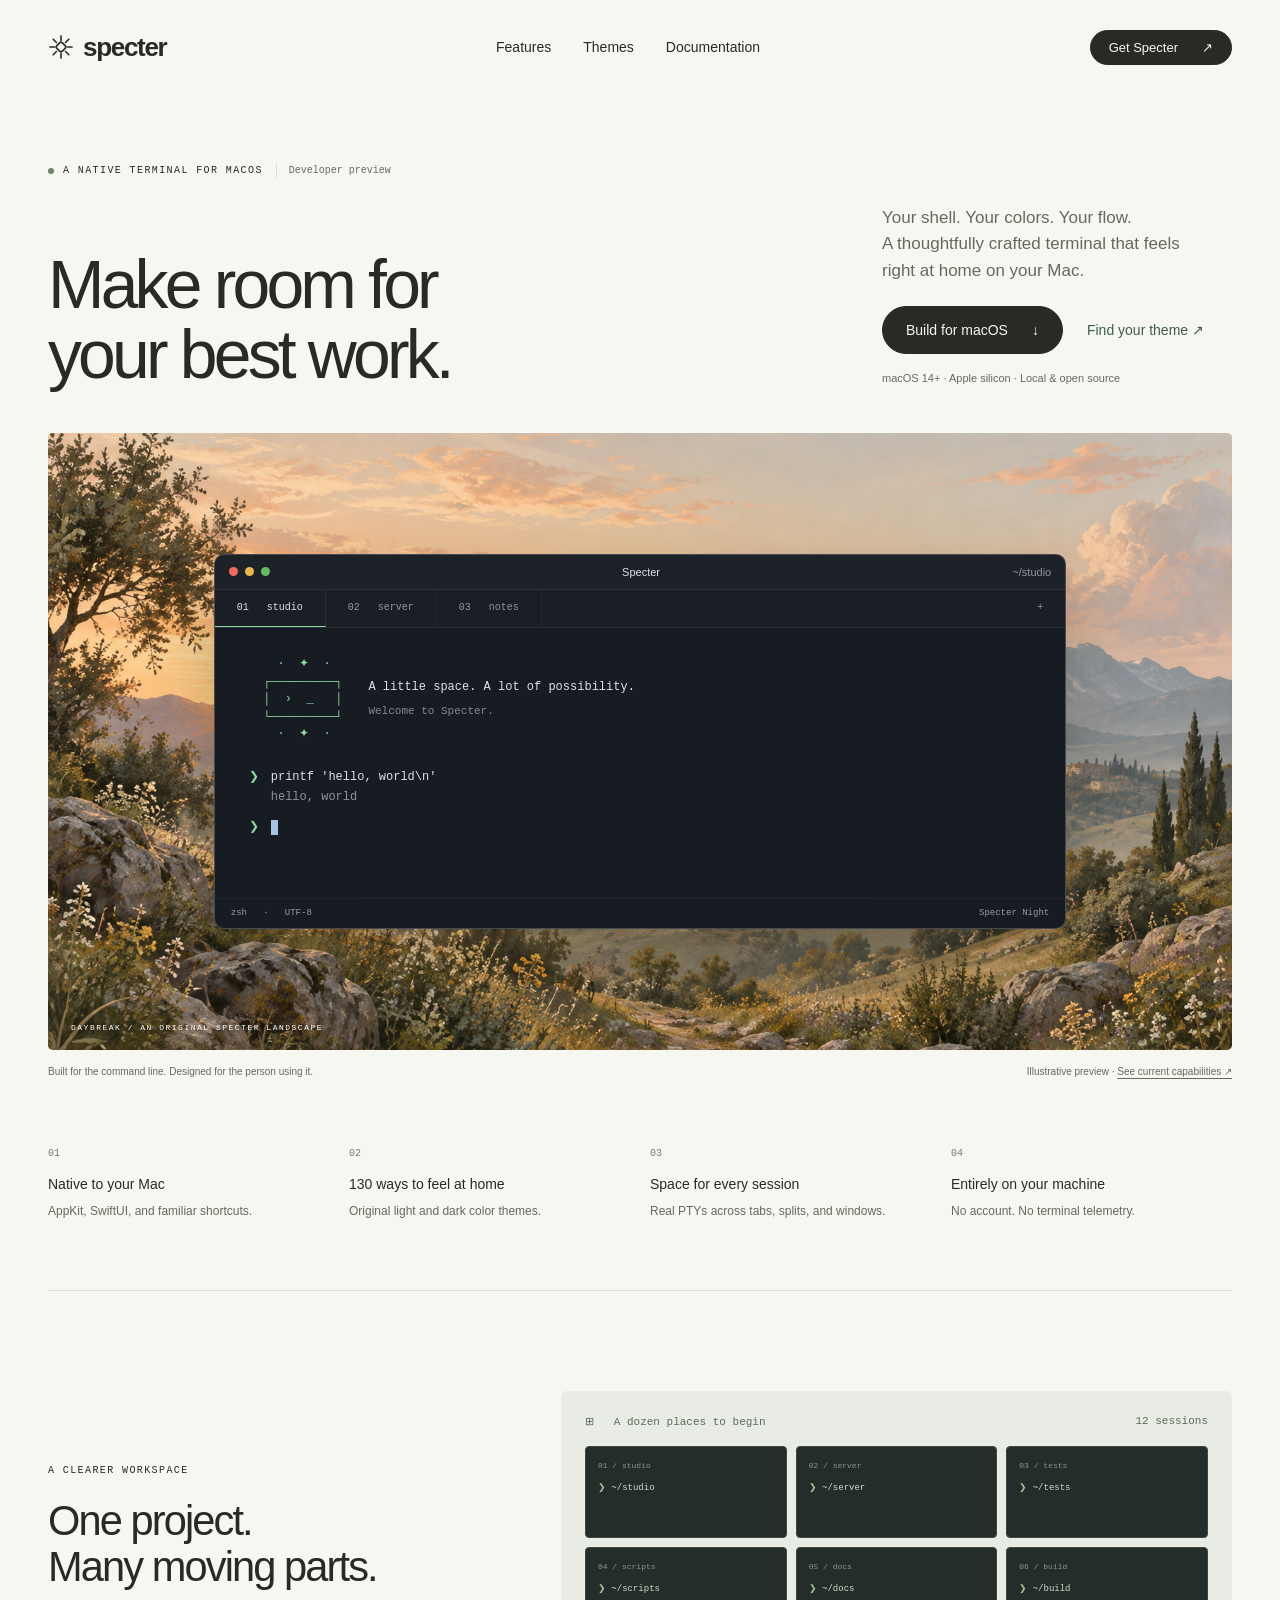
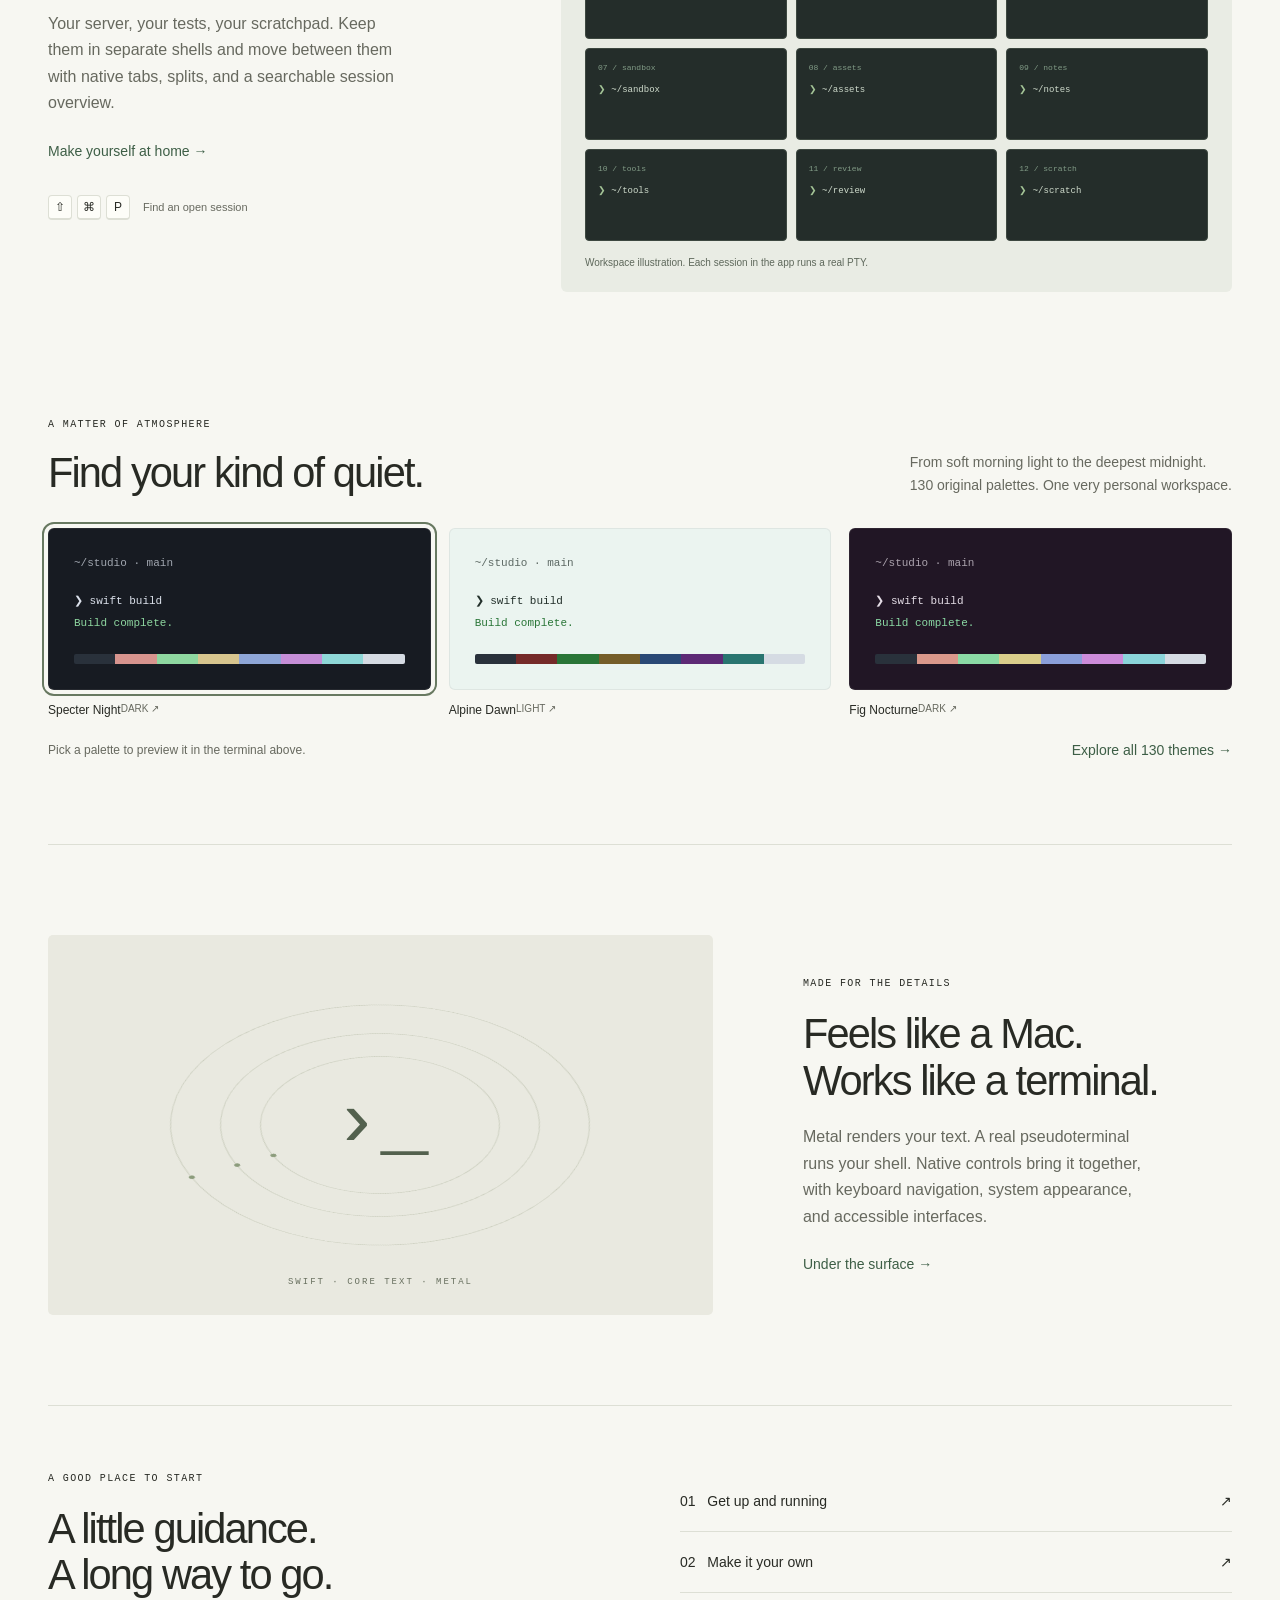
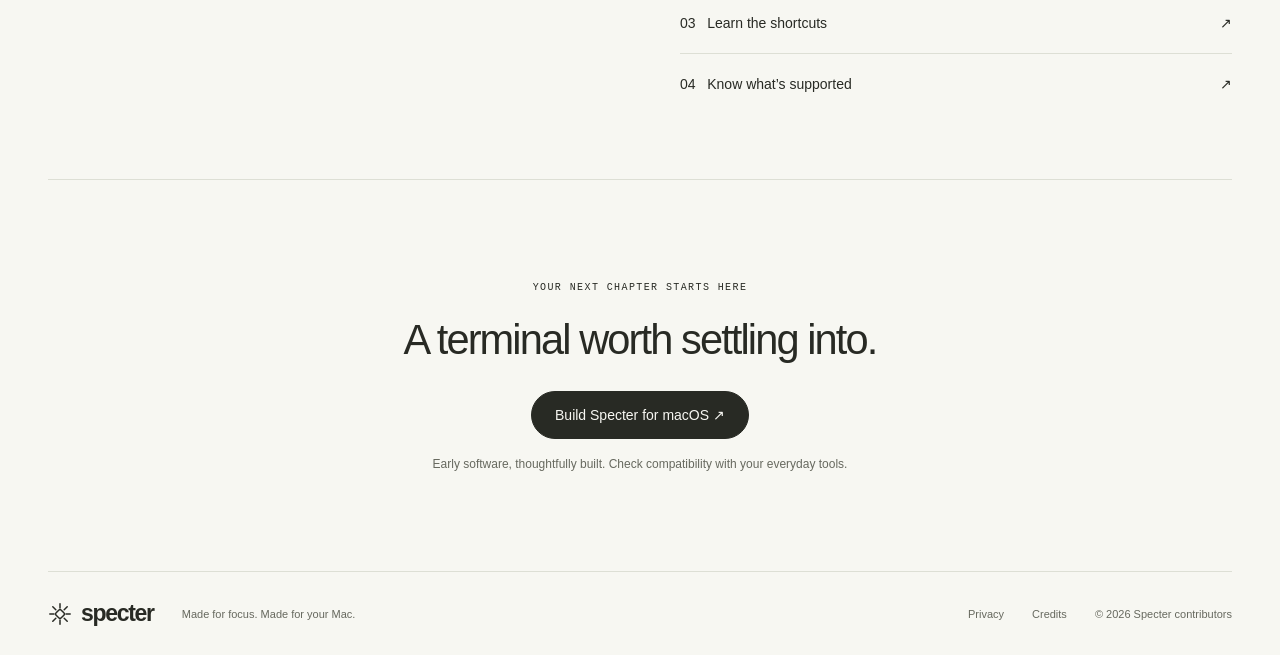
==== website/index.html @ 5e9a475e "feat: add theme gallery, session overview and Specter website" ====
<!doctype html>
<html lang="en"><head><meta charset="utf-8"><meta name="viewport" content="width=device-width, initial-scale=1"><meta name="description" content="Specter is a native macOS terminal with Metal rendering, real shells, and 130 original themes. Explore the local preview and build guide."><meta name="theme-color" content="#f7f7f2"><title>Specter — Make room for your best work.</title><link rel="icon" href="assets/mark.svg" type="image/svg+xml"><link rel="stylesheet" href="styles.css"><script type="module" src="site.js"></script></head>
<body><a class="skip" href="#main">Skip to content</a>
<header class="nav wrap"><a class="brand" href="index.html"><img src="assets/mark.svg" alt="" width="26" height="26">specter</a><nav aria-label="Main"><a href="#features">Features</a><a href="themes.html">Themes</a><a href="docs.html">Documentation</a></nav><a class="button small" href="docs.html?guide=install">Get Specter <span aria-hidden="true">↗</span></a></header>
<main id="main"><section class="hero wrap"><div class="eyebrow"><span class="status-dot"></span> A NATIVE TERMINAL FOR MACOS <span class="preview-label">Developer preview</span></div><div class="hero-heading"><h1>Make room for<br>your best work.</h1><div class="hero-aside"><p>Your shell. Your colors. Your flow.<br> A thoughtfully crafted terminal that feels<br> right at home on your Mac.</p><div class="actions"><a class="button" href="docs.html?guide=install">Build for macOS <span aria-hidden="true">↓</span></a><a class="text-link" href="themes.html">Find your theme ↗</a></div><small>macOS 14+ · Apple silicon · Local &amp; open source</small></div></div>
<div class="landscape"><img class="landscape-image" src="assets/daybreak.png" alt="Original illustration of a misty mountain valley at sunrise, with wildflowers and olive hills" fetchpriority="high" width="1672" height="941"><div class="terminal-window" id="hero-terminal"><div class="window-bar"><div class="traffic" aria-hidden="true"><i></i><i></i><i></i></div><span>Specter</span><span class="window-label">~/studio</span></div><div class="terminal-tabs"><span class="active">01 &nbsp; studio</span><span>02 &nbsp; server</span><span>03 &nbsp; notes</span><span class="tab-plus" aria-hidden="true">+</span></div><div class="terminal-body"><div class="terminal-art" aria-hidden="true">    ·  ✦  ·
  ┌─────────┐
  │  ›  _   │
  └─────────┘
    ·  ✦  ·</div><div class="terminal-welcome"><strong>A little space. A lot of possibility.</strong><span>Welcome to Specter.</span></div><div class="command"><b>❯</b> printf 'hello, world\n'</div><div class="output">hello, world</div><div class="command"><b>❯</b> <span class="cursor" aria-hidden="true"></span></div></div><div class="terminal-status"><span>zsh &nbsp; · &nbsp; UTF-8</span><span id="hero-theme-name">Specter Night</span></div></div><div class="art-caption">DAYBREAK / AN ORIGINAL SPECTER LANDSCAPE</div></div><div class="hero-foot"><span>Built for the command line. Designed for the person using it.</span><span>Illustrative preview · <a href="docs.html?guide=compatibility">See current capabilities ↗</a></span></div></section>
<section class="facts wrap" aria-label="At a glance"><div><span>01</span><strong>Native to your Mac</strong><p>AppKit, SwiftUI, and familiar shortcuts.</p></div><div><span>02</span><strong>130 ways to feel at home</strong><p>Original light and dark color themes.</p></div><div><span>03</span><strong>Space for every session</strong><p>Real PTYs across tabs, splits, and windows.</p></div><div><span>04</span><strong>Entirely on your machine</strong><p>No account. No terminal telemetry.</p></div></section>
<section class="feature wrap reveal" id="features"><div class="feature-copy"><span class="eyebrow">A CLEARER WORKSPACE</span><h2>One project.<br>Many moving parts.</h2><p>Your server, your tests, your scratchpad. Keep them in separate shells and move between them with native tabs, splits, and a searchable session overview.</p><a class="text-link" href="docs.html?guide=sessions">Make yourself at home →</a><div class="shortcut"><kbd>⇧</kbd><kbd>⌘</kbd><kbd>P</kbd><span>Find an open session</span></div></div><div class="workspace-illustration"><div class="mini-toolbar"><span>⊞ &nbsp; A dozen places to begin</span><span>12 sessions</span></div><div class="session-grid" id="session-grid" aria-label="Illustration of twelve terminal sessions"></div><p class="illustration-caption">Workspace illustration. Each session in the app runs a real PTY.</p></div></section>
<section class="theme-section wrap reveal"><div class="section-heading"><div><span class="eyebrow">A MATTER OF ATMOSPHERE</span><h2>Find your kind of quiet.</h2></div><p>From soft morning light to the deepest midnight.<br>130 original palettes. One very personal workspace.</p></div><div class="featured-themes" id="featured-themes"></div><div class="section-bottom"><span>Pick a palette to preview it in the terminal above.</span><a class="text-link" href="themes.html">Explore all 130 themes →</a></div></section>
<section class="craft wrap reveal"><div class="craft-art" aria-hidden="true"><div class="orbit orbit-one"></div><div class="orbit orbit-two"></div><div class="orbit orbit-three"></div><div class="craft-symbol">›_</div><span>SWIFT · CORE TEXT · METAL</span></div><div class="feature-copy"><span class="eyebrow">MADE FOR THE DETAILS</span><h2>Feels like a Mac.<br>Works like a terminal.</h2><p>Metal renders your text. A real pseudoterminal runs your shell. Native controls bring it together, with keyboard navigation, system appearance, and accessible interfaces.</p><a class="text-link" href="docs.html?guide=architecture">Under the surface →</a></div></section>
<section class="docs-callout wrap reveal"><div><span class="eyebrow">A GOOD PLACE TO START</span><h2>A little guidance.<br>A long way to go.</h2></div><div class="doc-links"><a href="docs.html?guide=install"><span>01 &nbsp; Get up and running</span><span>↗</span></a><a href="docs.html?guide=themes"><span>02 &nbsp; Make it your own</span><span>↗</span></a><a href="docs.html?guide=shortcuts"><span>03 &nbsp; Learn the shortcuts</span><span>↗</span></a><a href="docs.html?guide=compatibility"><span>04 &nbsp; Know what’s supported</span><span>↗</span></a></div></section>
<section class="closing wrap"><span class="eyebrow">YOUR NEXT CHAPTER STARTS HERE</span><h2>A terminal worth settling into.</h2><a class="button" href="docs.html?guide=install">Build Specter for macOS ↗</a><p>Early software, thoughtfully built. Check compatibility with your everyday tools.</p></section></main>
<footer class="wrap footer"><a class="brand" href="index.html"><img src="assets/mark.svg" alt="" width="24" height="24">specter</a><span>Made for focus. Made for your Mac.</span><a href="docs.html?guide=privacy">Privacy</a><a href="docs.html?guide=credits">Credits</a><span>© 2026 Specter contributors</span></footer></body></html>
---- website/styles.css ----
:root{--canvas:#f7f7f2;--ink:#282a24;--body:#67695f;--line:#dddfd5;--surface:#eeefe7;--accent:#3d5e46;--terminal-bg:#171b22;--terminal-fg:#dce2ec;--terminal-accent:#8ecb9b;--terminal-cursor:#a9c7fa;font-family:-apple-system,BlinkMacSystemFont,"Helvetica Neue",sans-serif;color:var(--ink);background:var(--canvas);font-synthesis:none}*{box-sizing:border-box}body{margin:0}a{color:inherit;text-decoration:none}a:hover{color:var(--accent)}button,input,select{font:inherit}button,a,input,select{touch-action:manipulation}button{cursor:pointer}button:disabled{opacity:.45;cursor:default}a:focus-visible,button:focus-visible,input:focus-visible,select:focus-visible{outline:3px solid #688675;outline-offset:5px}::selection{background:#ceddc9}.wrap{width:min(1300px,calc(100% - 96px));margin-inline:auto}.nav{height:94px;display:flex;align-items:center;justify-content:space-between;gap:24px}.brand{font-size:26px;font-weight:550;letter-spacing:-1.3px;display:inline-flex;align-items:center;gap:9px}.nav nav{display:flex;gap:32px;font-size:14px}.button{display:inline-flex;align-items:center;justify-content:center;gap:24px;padding:15px 23px;border:1px solid var(--ink);border-radius:30px;background:var(--ink);color:var(--canvas);font-size:14px;transition:background .18s,transform .18s}.button:hover{background:var(--accent);border-color:var(--accent);color:white;transform:translateY(-1px)}.button.small{padding:9px 18px;font-size:13px}.button.secondary{background:transparent;color:var(--ink);border-color:var(--line)}.eyebrow{display:flex;align-items:center;gap:9px;font:10px/1.5 ui-monospace,Menlo,monospace;letter-spacing:1.4px}.status-dot{width:6px;height:6px;border-radius:50%;background:#72816a}.preview-label{letter-spacing:0;color:var(--body);border-left:1px solid var(--line);padding-left:12px;margin-left:4px}.hero{padding-top:69px}.hero-heading{display:flex;justify-content:space-between;gap:40px;align-items:end;margin:27px 0 42px}h1,h2,h3,p{margin:0}h1{font-size:clamp(46px,5.3vw,78px);font-weight:400;letter-spacing:-3.8px;line-height:1.04}h2{font-size:clamp(32px,3.25vw,46px);font-weight:400;letter-spacing:-1.9px;line-height:1.12}h3{font-size:20px;font-weight:500}.hero-aside{padding-bottom:5px;padding-right:28px}.hero-aside p{font-size:17px;line-height:1.55;color:var(--body)}.actions{display:flex;gap:24px;align-items:center;margin:22px 0 14px}.text-link{font-size:14px;color:var(--accent)}small{font-size:11px;color:var(--body)}.landscape{aspect-ratio:1.92;position:relative;overflow:hidden;border-radius:5px;display:grid;place-items:center;background:#c3bda6}.landscape-image{position:absolute;inset:0;width:100%;height:100%;object-fit:cover}.terminal-window{position:relative;width:72%;border-radius:10px;overflow:hidden;background:var(--terminal-bg);color:var(--terminal-fg);box-shadow:0 28px 70px #20201545;border:1px solid #ffffff35;font:12px/1.65 ui-monospace,SFMono-Regular,Menlo,monospace;transition:background .25s,color .25s;animation:arrive .75s ease-out both}.window-bar{display:flex;align-items:center;justify-content:space-between;background:#ffffff07;border-bottom:1px solid #ffffff12;padding:10px 14px;font:11px/1.3 -apple-system,BlinkMacSystemFont,sans-serif}.traffic{display:flex;gap:7px}.traffic i{height:9px;width:9px;border-radius:50%;background:#ed6b62}.traffic i:nth-child(2){background:#e9b750}.traffic i:nth-child(3){background:#63bb63}.window-label{opacity:.6}.terminal-tabs{display:flex;border-bottom:1px solid #ffffff13;font-size:10px;background:#ffffff04}.terminal-tabs span{padding:10px 22px;border-right:1px solid #ffffff10;opacity:.6}.terminal-tabs .active{opacity:1;border-bottom:1px solid var(--terminal-accent)}.terminal-tabs .tab-plus{margin-left:auto;border:0}.terminal-body{padding:28px 34px 24px;min-height:270px}.terminal-art{float:left;white-space:pre;line-height:1.45;color:var(--terminal-accent);margin-right:26px}.terminal-welcome{display:flex;flex-direction:column;padding-top:22px;padding-bottom:38px;gap:4px}.terminal-welcome strong{font-weight:400}.terminal-welcome span{opacity:.55;font-size:11px}.command{clear:both;display:flex;align-items:center;gap:12px;margin-top:10px}.command b{color:var(--terminal-accent);font-weight:400}.output{opacity:.6;padding-left:22px}.cursor{display:inline-block;width:7px;height:15px;background:var(--terminal-cursor);animation:blink 1.4s step-end infinite}.terminal-status{display:flex;justify-content:space-between;padding:7px 16px;font-size:9px;border-top:1px solid #ffffff12;opacity:.65}.art-caption{position:absolute;bottom:17px;left:23px;color:#fff;font:8px/1.4 ui-monospace,monospace;letter-spacing:1.5px;text-shadow:0 1px 4px #0008}.hero-foot{display:flex;justify-content:space-between;gap:24px;font-size:10px;color:var(--body);padding:16px 0}.hero-foot a{text-decoration:underline;text-underline-offset:3px}.facts{display:grid;grid-template-columns:repeat(4,1fr);padding:55px 0 70px;border-bottom:1px solid var(--line);gap:20px}.facts div{display:flex;flex-direction:column;gap:10px}.facts span{font:10px ui-monospace,monospace;color:#777c6e;margin-bottom:7px}.facts strong{font-size:14px;font-weight:500}.facts p{font-size:12px;color:var(--body);line-height:1.5}.feature{display:grid;grid-template-columns:1fr 1.55fr;gap:80px;padding-block:100px;align-items:center}.feature-copy h2{margin:20px 0}.feature-copy p{font-size:16px;line-height:1.65;color:var(--body);max-width:360px;margin-bottom:25px}.shortcut{display:flex;gap:5px;align-items:center;margin-top:35px}kbd{display:inline-flex;justify-content:center;align-items:center;min-width:24px;height:25px;border:1px solid var(--line);border-bottom-width:2px;border-radius:4px;font:12px -apple-system,sans-serif;background:#fdfdf8}.shortcut span{font-size:11px;color:var(--body);margin-left:8px}.workspace-illustration{padding:24px;background:#e9ece4;border-radius:6px}.mini-toolbar{display:flex;justify-content:space-between;font:11px ui-monospace,monospace;margin-bottom:18px;color:#5e685b}.session-grid{display:grid;grid-template-columns:repeat(3,1fr);gap:9px}.session-tile{background:#242d2a;border:1px solid #3d4840;border-radius:4px;min-height:92px;color:#cfdbcc;padding:12px;font:9px/1.7 ui-monospace,monospace}.session-tile span{display:block;color:#829c87;font-size:8px;margin-bottom:9px}.session-tile b{color:#a4c497;font-weight:400}.illustration-caption{font-size:10px;color:#5e685b;margin-top:16px}.theme-section{padding-block:25px 86px;border-bottom:1px solid var(--line)}.section-heading{display:flex;align-items:end;justify-content:space-between;gap:30px;margin-bottom:32px}.section-heading h2{margin-top:18px}.section-heading p{font-size:14px;line-height:1.6;color:var(--body)}.featured-themes{display:grid;grid-template-columns:repeat(3,1fr);gap:18px}.theme-card{display:flex;flex-direction:column;gap:13px;padding:0;border:0;text-align:left;color:var(--ink);background:none}.theme-preview{display:block;width:100%;padding:25px;border:1px solid #8882;border-radius:6px;background:var(--bg);color:var(--fg);font:11px/1.8 ui-monospace,Menlo,monospace;transition:transform .2s,box-shadow .2s}.theme-card:hover .theme-preview{transform:translateY(-3px);box-shadow:0 8px 16px #0000000c}.theme-card[aria-pressed=true] .theme-preview{outline:2px solid #687961;outline-offset:4px}.theme-preview .theme-prompt{display:block;margin:18px 0 2px}.palette{display:flex;height:10px;margin-top:20px;border-radius:2px;overflow:hidden}.palette i{flex:1}.theme-caption{display:flex;justify-content:space-between;font-size:12px}.theme-caption small{font-size:10px}.section-bottom{display:flex;justify-content:space-between;gap:25px;align-items:center;margin-top:25px;font-size:12px;color:var(--body)}.craft{display:grid;grid-template-columns:1.55fr 1fr;gap:90px;padding-block:90px;align-items:center}.craft-art{background:#e9e9e0;position:relative;display:grid;place-items:center;min-height:380px;border-radius:5px;overflow:hidden}.craft-symbol{font:80px ui-monospace,Menlo,monospace;color:#53614e;z-index:1}.craft-art>span{position:absolute;bottom:28px;letter-spacing:2px;font:9px ui-monospace,monospace;color:#68705f}.orbit{position:absolute;width:240px;height:240px;border:1px solid #7b886744;border-radius:50%;transform:rotateX(55deg) rotateZ(-25deg);animation:orbit 20s linear infinite}.orbit::after{content:"";position:absolute;top:50%;left:-3px;width:6px;height:6px;border-radius:50%;background:#8c9c7c}.orbit-two{width:320px;height:320px;animation-direction:reverse}.orbit-three{width:420px;height:420px;animation-duration:28s}.docs-callout{border-block:1px solid var(--line);padding-block:65px;display:grid;grid-template-columns:1fr 1fr;gap:80px}.docs-callout h2{margin-top:20px}.doc-links a{display:flex;justify-content:space-between;padding:22px 0;border-bottom:1px solid var(--line);font-size:14px}.doc-links a:last-child{border:0}.closing{text-align:center;padding-block:100px}.closing .eyebrow{justify-content:center}.closing h2{margin:22px 0 28px}.closing p{font-size:12px;color:var(--body);margin-top:18px}.footer{display:flex;align-items:center;gap:28px;padding-block:28px;border-top:1px solid var(--line);font-size:11px;color:var(--body)}.footer .brand{font-size:23px;color:var(--ink)}.footer>span:first-of-type{margin-right:auto}.skip{position:fixed;top:-60px;left:16px;z-index:20;background:var(--ink);color:white;padding:12px}.skip:focus{top:12px}.page-intro{padding:55px 0 35px}.page-intro h1{font-size:58px;letter-spacing:-2.5px;margin:20px 0}.page-intro p{color:var(--body);font-size:16px;line-height:1.6;max-width:680px}.filters{display:flex;gap:14px;padding:22px 0;border-block:1px solid var(--line);align-items:center;flex-wrap:wrap}.filters input,.filters select{padding:11px 14px;border:1px solid var(--line);border-radius:6px;background:#fff8;color:var(--ink)}.filters input{min-width:250px;flex:1}.filter-label{font-size:12px;color:var(--body)}.catalog{display:grid;grid-template-columns:repeat(3,1fr);gap:30px 20px;padding-block:32px}.pagination{display:flex;justify-content:center;gap:25px;align-items:center;padding:20px 0 50px;font-size:13px}.theme-detail{display:grid;grid-template-columns:1fr 1fr;gap:32px;background:var(--surface);border-radius:8px;padding:26px;margin-bottom:28px}.theme-detail h2{font-size:30px;margin-bottom:10px}.theme-detail p{font-size:13px;line-height:1.6;color:var(--body);margin-bottom:15px}.theme-detail .theme-preview{height:100%}.empty{padding:40px;text-align:center;color:var(--body)}.doc-layout{display:grid;grid-template-columns:225px minmax(0,1fr);gap:65px;margin-top:30px;margin-bottom:100px}.doc-sidebar{align-self:start;position:sticky;top:24px}.doc-sidebar input{width:100%;padding:11px;border:1px solid var(--line);border-radius:5px;background:#fff8;margin-bottom:20px}.doc-sidebar nav{display:flex;flex-direction:column;gap:5px}.doc-sidebar a{padding:10px 12px;font-size:13px;border-radius:4px}.doc-sidebar a[aria-current=page]{background:#e3e8dc;color:#354b39}.doc-sidebar .sidebar-label{font:10px ui-monospace,monospace;letter-spacing:1px;color:var(--body);margin:12px 0}.doc-article{max-width:790px;min-height:600px}.doc-article h1{font-size:46px;letter-spacing:-2px;line-height:1.15;margin:10px 0 22px}.doc-article h2{font-size:25px;letter-spacing:-.7px;line-height:1.3;margin:35px 0 14px}.doc-article h3{font-size:18px;margin:26px 0 12px}.doc-article p,.doc-article li{font-size:15px;line-height:1.8;color:#575c51}.doc-article p{margin:14px 0}.doc-article a{color:var(--accent);text-decoration:underline;text-underline-offset:3px}.doc-article ul,.doc-article ol{padding-left:23px}.doc-article li{padding-left:3px;margin:7px 0}.doc-article code{font:12px/1.6 ui-monospace,Menlo,monospace;background:#e9ece2;padding:3px 5px;border-radius:3px;overflow-wrap:anywhere}.doc-article pre{white-space:pre-wrap;overflow-wrap:anywhere;padding:22px;background:#232c25;color:#e2e8dc;border-radius:6px;margin:20px 0}.doc-article pre code{padding:0;color:inherit;background:none}.doc-article table{border-collapse:collapse;width:100%;font-size:13px;margin:20px 0}.doc-article td,.doc-article th{text-align:left;border-bottom:1px solid var(--line);padding:13px 10px;line-height:1.6;vertical-align:top}.doc-note{padding:16px 20px;border-left:3px solid #708060;background:#eaeedf;margin-block:24px;color:#48573c;font-size:14px;line-height:1.6}.doc-search-results{font-size:12px;color:var(--body)}.doc-footer{display:flex;justify-content:space-between;border-top:1px solid var(--line);padding-top:24px;margin-top:45px;font-size:13px}@keyframes blink{0%,65%{opacity:1}66%,100%{opacity:0}}@keyframes arrive{from{opacity:0;transform:translateY(15px)}to{opacity:1;transform:none}}@keyframes orbit{from{transform:rotateX(55deg) rotateZ(0)}to{transform:rotateX(55deg) rotateZ(360deg)}}@media(min-width:900px){.reveal{animation:arrive .7s ease both}}@media(max-width:1000px){.wrap{width:calc(100% - 48px)}.hero-aside{padding-right:0}.hero-aside p{font-size:15px}.hero-heading{gap:25px}h1{letter-spacing:-2.5px}.terminal-window{width:82%}.terminal-body{padding:20px 28px;min-height:235px}.feature,.craft{gap:35px}.hero-foot{font-size:9px}.facts{grid-template-columns:repeat(2,1fr);gap:30px}.doc-layout{gap:30px;grid-template-columns:190px minmax(0,1fr)}.footer{flex-wrap:wrap}}@media(max-width:680px){.wrap{width:calc(100% - 36px)}.nav{height:80px;gap:12px}.nav .brand{font-size:23px}.nav nav{gap:16px;font-size:12px}.nav nav a:first-child{display:none}.nav>.button{display:none}.hero{padding-top:32px}.eyebrow{font-size:8px;letter-spacing:1px}.preview-label{font-size:9px}.hero-heading{display:block;margin:22px 0 28px}h1{font-size:52px;letter-spacing:-2.8px}.hero-aside{margin-top:24px}.hero-aside p br{display:none}.hero-aside p{max-width:310px}.actions{gap:20px;margin:18px 0 12px}.landscape{aspect-ratio:1.05}.terminal-window{width:91%;font-size:9px}.terminal-tabs span{padding:9px 12px;font-size:8px}.terminal-body{padding:17px;min-height:220px}.terminal-art{margin-right:8px;font-size:9px}.terminal-welcome{font-size:8px;padding-top:18px;padding-bottom:32px}.terminal-welcome span{font-size:8px}.window-bar{font-size:9px}.terminal-status{font-size:8px}.art-caption{font-size:6px;bottom:12px;left:16px}.hero-foot{display:block;line-height:1.7}.hero-foot span{display:block}.facts{padding-block:32px 42px;gap:30px 15px}.facts strong{font-size:12px}.facts p{font-size:11px}.feature,.craft{grid-template-columns:1fr;gap:35px;padding-block:50px}.feature-copy p{font-size:15px}.workspace-illustration{padding:16px}.session-tile{min-height:78px;padding:8px;font-size:8px}.mini-toolbar{font-size:9px}.session-tile span{font-size:7px}.section-heading{display:block}.section-heading p{margin-top:20px}.featured-themes{grid-template-columns:1fr}.theme-preview{padding:23px}.section-bottom{align-items:start;line-height:1.7}.theme-section{padding-bottom:45px}.craft-art{min-height:300px}.craft .feature-copy{grid-row:1}.docs-callout{grid-template-columns:1fr;gap:25px;padding-block:45px}.closing{padding-block:65px}.closing h2{font-size:35px}.closing p{line-height:1.6}.footer{gap:20px;font-size:10px}.footer>span:first-of-type{display:none}.footer>span:last-child{width:100%}.page-intro{padding-top:25px}.page-intro h1{font-size:44px}.catalog{grid-template-columns:1fr;gap:26px}.theme-detail{grid-template-columns:1fr}.doc-layout{grid-template-columns:1fr;gap:30px;margin-top:20px}.doc-sidebar{position:static}.doc-sidebar nav{display:grid;grid-template-columns:1fr 1fr}.doc-sidebar a{font-size:12px}.doc-article h1{font-size:36px}.doc-article td,.doc-article th{padding:10px 6px;font-size:11px}.doc-article{overflow-wrap:anywhere}.filters{gap:12px}.filters input{min-width:180px;width:100%}}@media(prefers-reduced-motion:reduce){*,*::before,*::after{animation:none!important;transition:none!important;scroll-behavior:auto!important}}
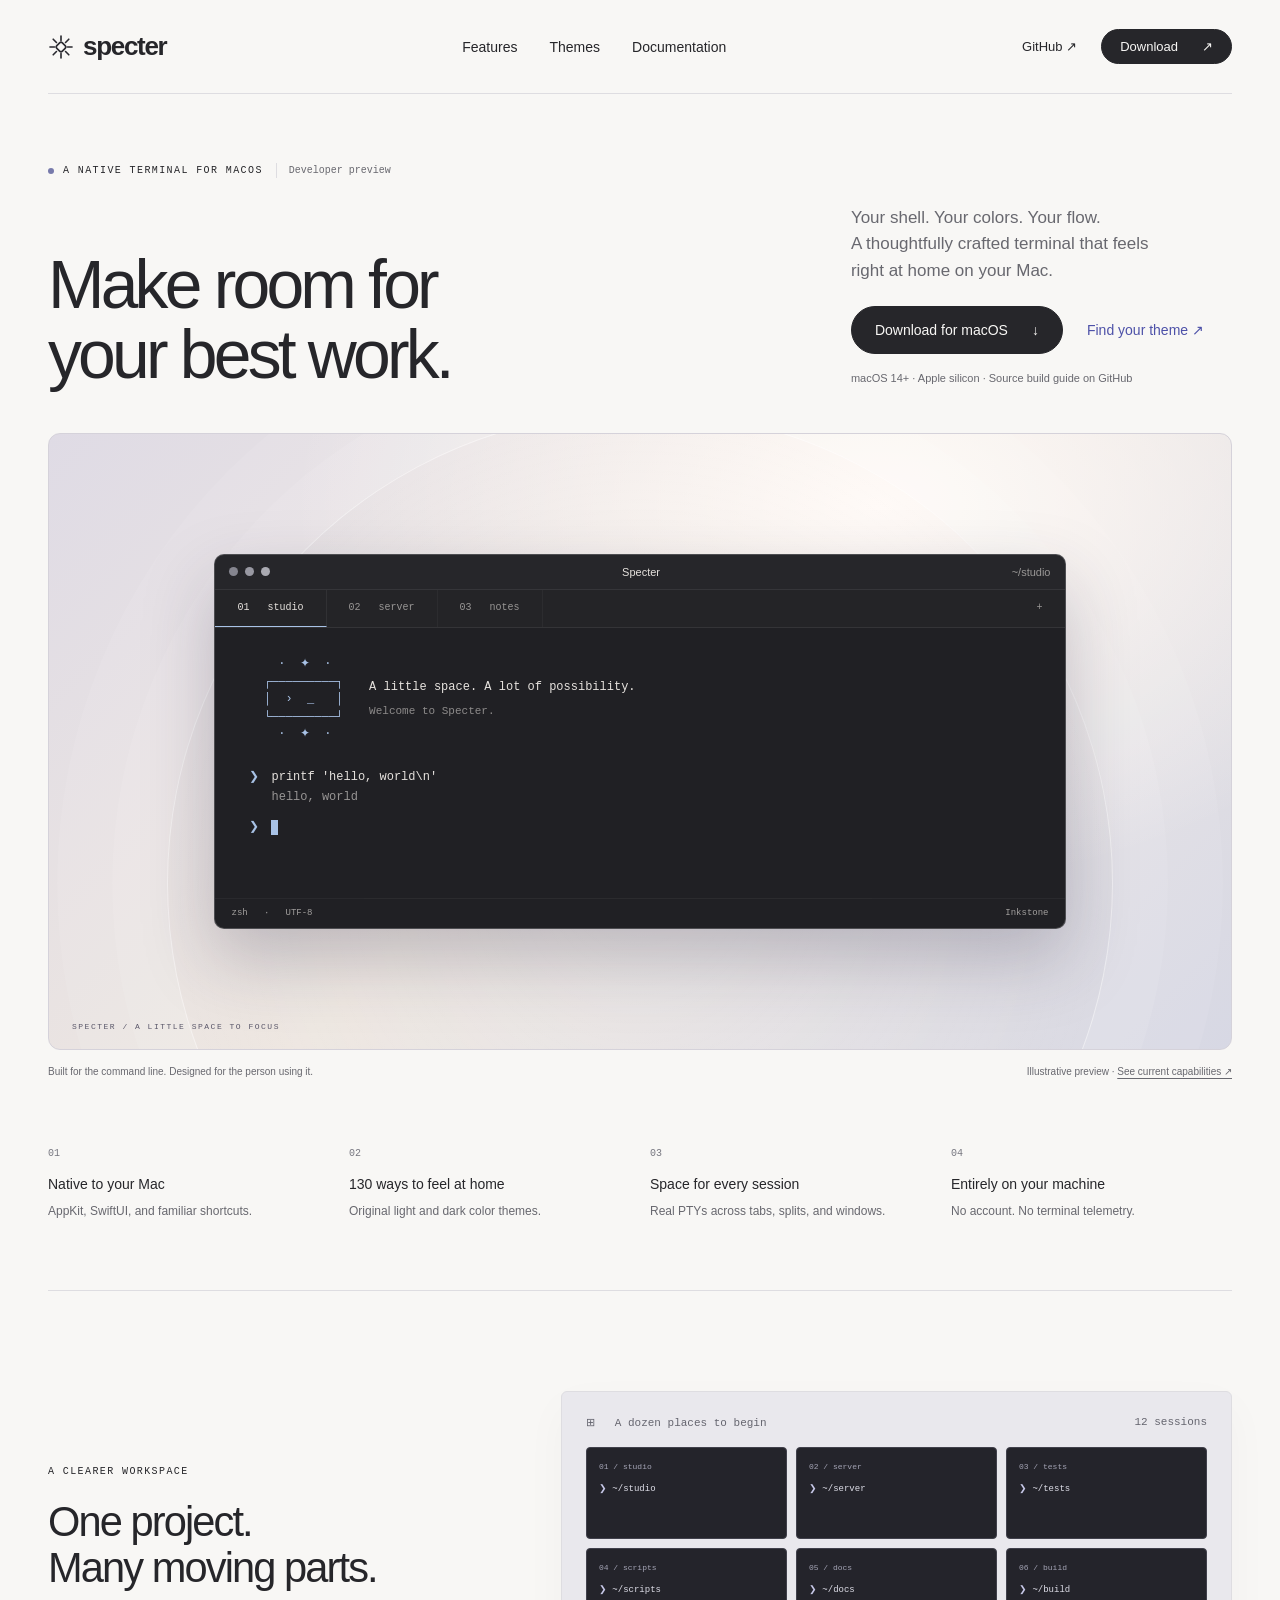
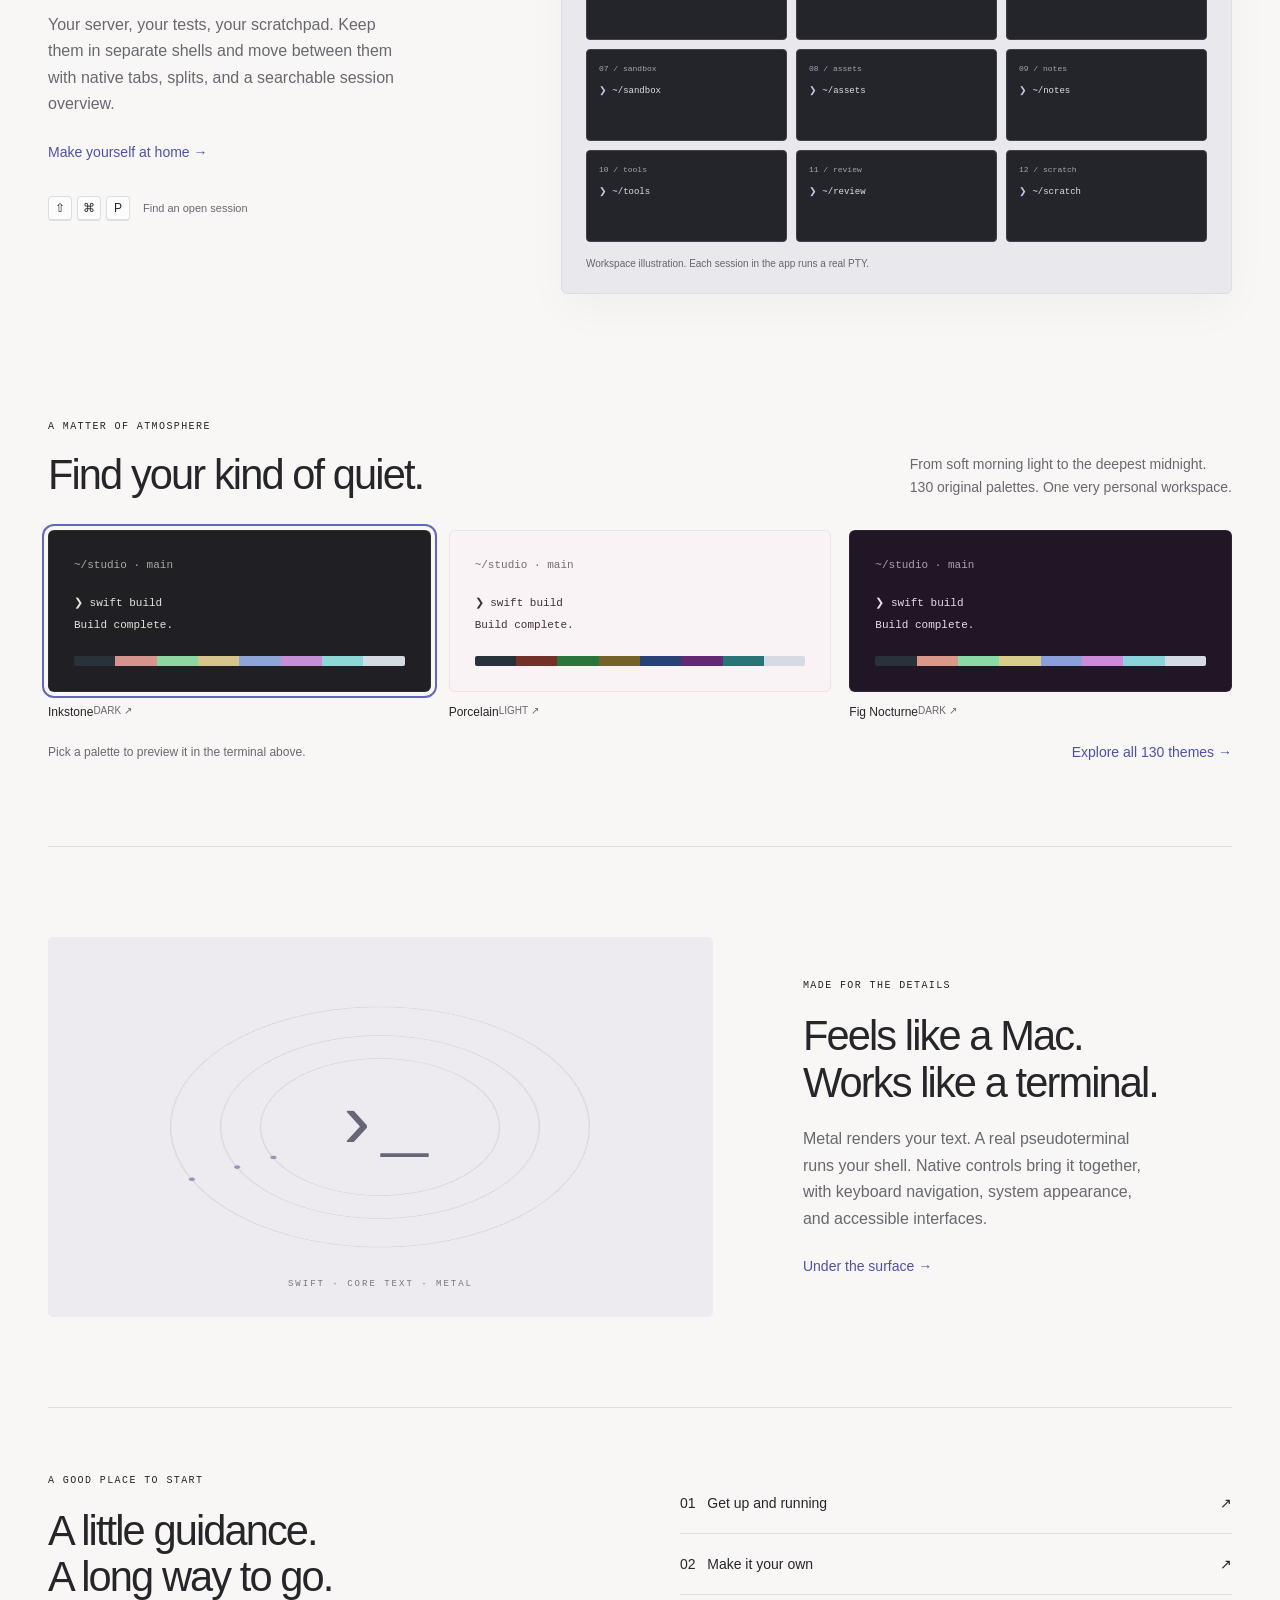
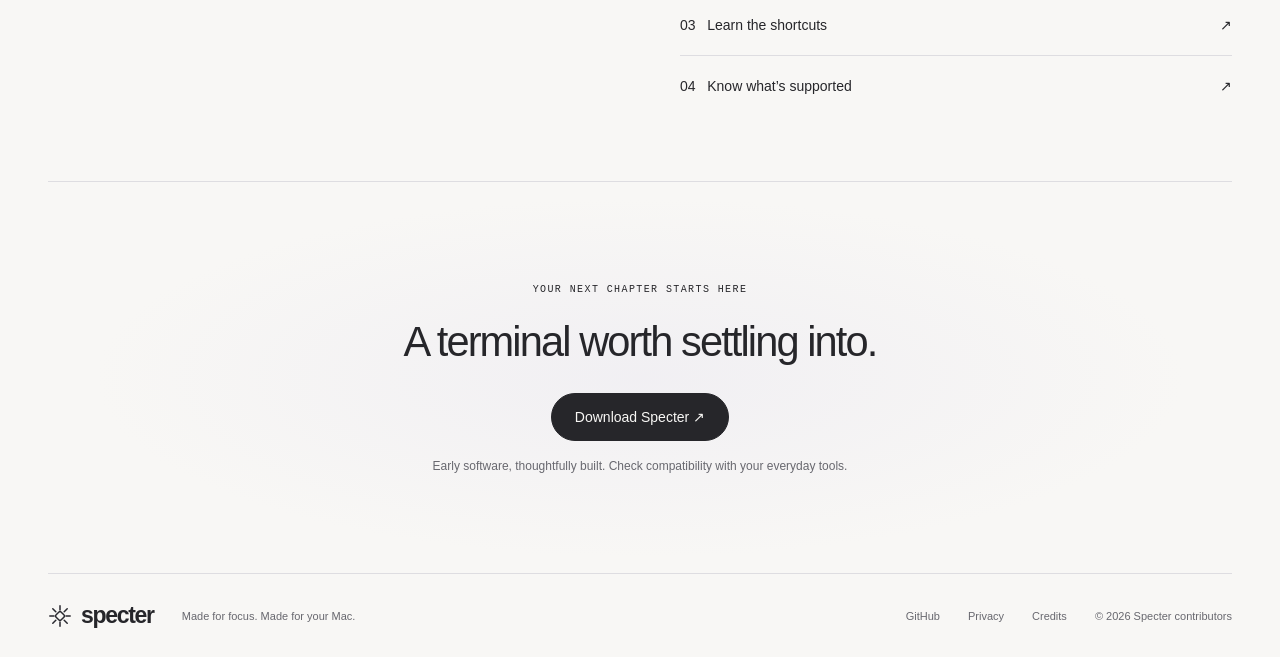
==== commit b6869702: "feat: link GitHub installation guide and refine website palette" ====
--- a/website/index.html
+++ b/website/index.html
@@ -1,17 +1,17 @@
 <!doctype html>
-<html lang="en"><head><meta charset="utf-8"><meta name="viewport" content="width=device-width, initial-scale=1"><meta name="description" content="Specter is a native macOS terminal with Metal rendering, real shells, and 130 original themes. Explore the local preview and build guide."><meta name="theme-color" content="#f7f7f2"><title>Specter — Make room for your best work.</title><link rel="icon" href="assets/mark.svg" type="image/svg+xml"><link rel="stylesheet" href="styles.css"><script type="module" src="site.js"></script></head>
+<html lang="en"><head><meta charset="utf-8"><meta name="viewport" content="width=device-width, initial-scale=1"><meta name="description" content="Specter is a native macOS terminal with Metal rendering, real shells, and 130 original themes. Explore the local preview and build guide."><meta name="theme-color" content="#f8f7f5"><title>Specter — Make room for your best work.</title><link rel="icon" href="assets/mark.svg" type="image/svg+xml"><link rel="stylesheet" href="styles.css"><script type="module" src="site.js"></script></head>
 <body><a class="skip" href="#main">Skip to content</a>
-<header class="nav wrap"><a class="brand" href="index.html"><img src="assets/mark.svg" alt="" width="26" height="26">specter</a><nav aria-label="Main"><a href="#features">Features</a><a href="themes.html">Themes</a><a href="docs.html">Documentation</a></nav><a class="button small" href="docs.html?guide=install">Get Specter <span aria-hidden="true">↗</span></a></header>
-<main id="main"><section class="hero wrap"><div class="eyebrow"><span class="status-dot"></span> A NATIVE TERMINAL FOR MACOS <span class="preview-label">Developer preview</span></div><div class="hero-heading"><h1>Make room for<br>your best work.</h1><div class="hero-aside"><p>Your shell. Your colors. Your flow.<br> A thoughtfully crafted terminal that feels<br> right at home on your Mac.</p><div class="actions"><a class="button" href="docs.html?guide=install">Build for macOS <span aria-hidden="true">↓</span></a><a class="text-link" href="themes.html">Find your theme ↗</a></div><small>macOS 14+ · Apple silicon · Local &amp; open source</small></div></div>
-<div class="landscape"><img class="landscape-image" src="assets/daybreak.png" alt="Original illustration of a misty mountain valley at sunrise, with wildflowers and olive hills" fetchpriority="high" width="1672" height="941"><div class="terminal-window" id="hero-terminal"><div class="window-bar"><div class="traffic" aria-hidden="true"><i></i><i></i><i></i></div><span>Specter</span><span class="window-label">~/studio</span></div><div class="terminal-tabs"><span class="active">01 &nbsp; studio</span><span>02 &nbsp; server</span><span>03 &nbsp; notes</span><span class="tab-plus" aria-hidden="true">+</span></div><div class="terminal-body"><div class="terminal-art" aria-hidden="true">    ·  ✦  ·
+<header class="nav wrap"><a class="brand" href="index.html"><img src="assets/mark.svg" alt="" width="26" height="26">specter</a><nav aria-label="Main"><a href="#features">Features</a><a href="themes.html">Themes</a><a href="docs.html">Documentation</a></nav><div class="nav-actions"><a class="repo-link" href="https://github.com/shellcat-com/Specter" aria-label="Specter on GitHub">GitHub <span aria-hidden="true">↗</span></a><a class="button small" href="https://github.com/shellcat-com/Specter/blob/main/docs/install.md">Download <span aria-hidden="true">↗</span></a></div></header>
+<main id="main"><section class="hero wrap"><div class="eyebrow"><span class="status-dot"></span> A NATIVE TERMINAL FOR MACOS <span class="preview-label">Developer preview</span></div><div class="hero-heading"><h1>Make room for<br>your best work.</h1><div class="hero-aside"><p>Your shell. Your colors. Your flow.<br> A thoughtfully crafted terminal that feels<br> right at home on your Mac.</p><div class="actions"><a class="button" href="https://github.com/shellcat-com/Specter/blob/main/docs/install.md">Download for macOS <span aria-hidden="true">↓</span></a><a class="text-link" href="themes.html">Find your theme ↗</a></div><small>macOS 14+ · Apple silicon · Source build guide on GitHub</small></div></div>
+<div class="landscape"><div class="studio-halo" aria-hidden="true"></div><div class="terminal-window" id="hero-terminal"><div class="window-bar"><div class="traffic" aria-hidden="true"><i></i><i></i><i></i></div><span>Specter</span><span class="window-label">~/studio</span></div><div class="terminal-tabs"><span class="active">01 &nbsp; studio</span><span>02 &nbsp; server</span><span>03 &nbsp; notes</span><span class="tab-plus" aria-hidden="true">+</span></div><div class="terminal-body"><div class="terminal-art" aria-hidden="true">    ·  ✦  ·
   ┌─────────┐
   │  ›  _   │
   └─────────┘
-    ·  ✦  ·</div><div class="terminal-welcome"><strong>A little space. A lot of possibility.</strong><span>Welcome to Specter.</span></div><div class="command"><b>❯</b> printf 'hello, world\n'</div><div class="output">hello, world</div><div class="command"><b>❯</b> <span class="cursor" aria-hidden="true"></span></div></div><div class="terminal-status"><span>zsh &nbsp; · &nbsp; UTF-8</span><span id="hero-theme-name">Specter Night</span></div></div><div class="art-caption">DAYBREAK / AN ORIGINAL SPECTER LANDSCAPE</div></div><div class="hero-foot"><span>Built for the command line. Designed for the person using it.</span><span>Illustrative preview · <a href="docs.html?guide=compatibility">See current capabilities ↗</a></span></div></section>
+    ·  ✦  ·</div><div class="terminal-welcome"><strong>A little space. A lot of possibility.</strong><span>Welcome to Specter.</span></div><div class="command"><b>❯</b> printf 'hello, world\n'</div><div class="output">hello, world</div><div class="command"><b>❯</b> <span class="cursor" aria-hidden="true"></span></div></div><div class="terminal-status"><span>zsh &nbsp; · &nbsp; UTF-8</span><span id="hero-theme-name">Inkstone</span></div></div><div class="art-caption">SPECTER / A LITTLE SPACE TO FOCUS</div></div><div class="hero-foot"><span>Built for the command line. Designed for the person using it.</span><span>Illustrative preview · <a href="docs.html?guide=compatibility">See current capabilities ↗</a></span></div></section>
 <section class="facts wrap" aria-label="At a glance"><div><span>01</span><strong>Native to your Mac</strong><p>AppKit, SwiftUI, and familiar shortcuts.</p></div><div><span>02</span><strong>130 ways to feel at home</strong><p>Original light and dark color themes.</p></div><div><span>03</span><strong>Space for every session</strong><p>Real PTYs across tabs, splits, and windows.</p></div><div><span>04</span><strong>Entirely on your machine</strong><p>No account. No terminal telemetry.</p></div></section>
 <section class="feature wrap reveal" id="features"><div class="feature-copy"><span class="eyebrow">A CLEARER WORKSPACE</span><h2>One project.<br>Many moving parts.</h2><p>Your server, your tests, your scratchpad. Keep them in separate shells and move between them with native tabs, splits, and a searchable session overview.</p><a class="text-link" href="docs.html?guide=sessions">Make yourself at home →</a><div class="shortcut"><kbd>⇧</kbd><kbd>⌘</kbd><kbd>P</kbd><span>Find an open session</span></div></div><div class="workspace-illustration"><div class="mini-toolbar"><span>⊞ &nbsp; A dozen places to begin</span><span>12 sessions</span></div><div class="session-grid" id="session-grid" aria-label="Illustration of twelve terminal sessions"></div><p class="illustration-caption">Workspace illustration. Each session in the app runs a real PTY.</p></div></section>
 <section class="theme-section wrap reveal"><div class="section-heading"><div><span class="eyebrow">A MATTER OF ATMOSPHERE</span><h2>Find your kind of quiet.</h2></div><p>From soft morning light to the deepest midnight.<br>130 original palettes. One very personal workspace.</p></div><div class="featured-themes" id="featured-themes"></div><div class="section-bottom"><span>Pick a palette to preview it in the terminal above.</span><a class="text-link" href="themes.html">Explore all 130 themes →</a></div></section>
 <section class="craft wrap reveal"><div class="craft-art" aria-hidden="true"><div class="orbit orbit-one"></div><div class="orbit orbit-two"></div><div class="orbit orbit-three"></div><div class="craft-symbol">›_</div><span>SWIFT · CORE TEXT · METAL</span></div><div class="feature-copy"><span class="eyebrow">MADE FOR THE DETAILS</span><h2>Feels like a Mac.<br>Works like a terminal.</h2><p>Metal renders your text. A real pseudoterminal runs your shell. Native controls bring it together, with keyboard navigation, system appearance, and accessible interfaces.</p><a class="text-link" href="docs.html?guide=architecture">Under the surface →</a></div></section>
-<section class="docs-callout wrap reveal"><div><span class="eyebrow">A GOOD PLACE TO START</span><h2>A little guidance.<br>A long way to go.</h2></div><div class="doc-links"><a href="docs.html?guide=install"><span>01 &nbsp; Get up and running</span><span>↗</span></a><a href="docs.html?guide=themes"><span>02 &nbsp; Make it your own</span><span>↗</span></a><a href="docs.html?guide=shortcuts"><span>03 &nbsp; Learn the shortcuts</span><span>↗</span></a><a href="docs.html?guide=compatibility"><span>04 &nbsp; Know what’s supported</span><span>↗</span></a></div></section>
-<section class="closing wrap"><span class="eyebrow">YOUR NEXT CHAPTER STARTS HERE</span><h2>A terminal worth settling into.</h2><a class="button" href="docs.html?guide=install">Build Specter for macOS ↗</a><p>Early software, thoughtfully built. Check compatibility with your everyday tools.</p></section></main>
-<footer class="wrap footer"><a class="brand" href="index.html"><img src="assets/mark.svg" alt="" width="24" height="24">specter</a><span>Made for focus. Made for your Mac.</span><a href="docs.html?guide=privacy">Privacy</a><a href="docs.html?guide=credits">Credits</a><span>© 2026 Specter contributors</span></footer></body></html>
+<section class="docs-callout wrap reveal"><div><span class="eyebrow">A GOOD PLACE TO START</span><h2>A little guidance.<br>A long way to go.</h2></div><div class="doc-links"><a href="https://github.com/shellcat-com/Specter/blob/main/docs/install.md"><span>01 &nbsp; Get up and running</span><span>↗</span></a><a href="docs.html?guide=themes"><span>02 &nbsp; Make it your own</span><span>↗</span></a><a href="docs.html?guide=shortcuts"><span>03 &nbsp; Learn the shortcuts</span><span>↗</span></a><a href="docs.html?guide=compatibility"><span>04 &nbsp; Know what’s supported</span><span>↗</span></a></div></section>
+<section class="closing wrap"><span class="eyebrow">YOUR NEXT CHAPTER STARTS HERE</span><h2>A terminal worth settling into.</h2><a class="button" href="https://github.com/shellcat-com/Specter/blob/main/docs/install.md">Download Specter ↗</a><p>Early software, thoughtfully built. Check compatibility with your everyday tools.</p></section></main>
+<footer class="wrap footer"><a class="brand" href="index.html"><img src="assets/mark.svg" alt="" width="24" height="24">specter</a><span>Made for focus. Made for your Mac.</span><a href="https://github.com/shellcat-com/Specter">GitHub</a><a href="docs.html?guide=privacy">Privacy</a><a href="docs.html?guide=credits">Credits</a><span>© 2026 Specter contributors</span></footer></body></html>
--- a/website/styles.css
+++ b/website/styles.css
@@ -1 +1,5 @@
-:root{--canvas:#f7f7f2;--ink:#282a24;--body:#67695f;--line:#dddfd5;--surface:#eeefe7;--accent:#3d5e46;--terminal-bg:#171b22;--terminal-fg:#dce2ec;--terminal-accent:#8ecb9b;--terminal-cursor:#a9c7fa;font-family:-apple-system,BlinkMacSystemFont,"Helvetica Neue",sans-serif;color:var(--ink);background:var(--canvas);font-synthesis:none}*{box-sizing:border-box}body{margin:0}a{color:inherit;text-decoration:none}a:hover{color:var(--accent)}button,input,select{font:inherit}button,a,input,select{touch-action:manipulation}button{cursor:pointer}button:disabled{opacity:.45;cursor:default}a:focus-visible,button:focus-visible,input:focus-visible,select:focus-visible{outline:3px solid #688675;outline-offset:5px}::selection{background:#ceddc9}.wrap{width:min(1300px,calc(100% - 96px));margin-inline:auto}.nav{height:94px;display:flex;align-items:center;justify-content:space-between;gap:24px}.brand{font-size:26px;font-weight:550;letter-spacing:-1.3px;display:inline-flex;align-items:center;gap:9px}.nav nav{display:flex;gap:32px;font-size:14px}.button{display:inline-flex;align-items:center;justify-content:center;gap:24px;padding:15px 23px;border:1px solid var(--ink);border-radius:30px;background:var(--ink);color:var(--canvas);font-size:14px;transition:background .18s,transform .18s}.button:hover{background:var(--accent);border-color:var(--accent);color:white;transform:translateY(-1px)}.button.small{padding:9px 18px;font-size:13px}.button.secondary{background:transparent;color:var(--ink);border-color:var(--line)}.eyebrow{display:flex;align-items:center;gap:9px;font:10px/1.5 ui-monospace,Menlo,monospace;letter-spacing:1.4px}.status-dot{width:6px;height:6px;border-radius:50%;background:#72816a}.preview-label{letter-spacing:0;color:var(--body);border-left:1px solid var(--line);padding-left:12px;margin-left:4px}.hero{padding-top:69px}.hero-heading{display:flex;justify-content:space-between;gap:40px;align-items:end;margin:27px 0 42px}h1,h2,h3,p{margin:0}h1{font-size:clamp(46px,5.3vw,78px);font-weight:400;letter-spacing:-3.8px;line-height:1.04}h2{font-size:clamp(32px,3.25vw,46px);font-weight:400;letter-spacing:-1.9px;line-height:1.12}h3{font-size:20px;font-weight:500}.hero-aside{padding-bottom:5px;padding-right:28px}.hero-aside p{font-size:17px;line-height:1.55;color:var(--body)}.actions{display:flex;gap:24px;align-items:center;margin:22px 0 14px}.text-link{font-size:14px;color:var(--accent)}small{font-size:11px;color:var(--body)}.landscape{aspect-ratio:1.92;position:relative;overflow:hidden;border-radius:5px;display:grid;place-items:center;background:#c3bda6}.landscape-image{position:absolute;inset:0;width:100%;height:100%;object-fit:cover}.terminal-window{position:relative;width:72%;border-radius:10px;overflow:hidden;background:var(--terminal-bg);color:var(--terminal-fg);box-shadow:0 28px 70px #20201545;border:1px solid #ffffff35;font:12px/1.65 ui-monospace,SFMono-Regular,Menlo,monospace;transition:background .25s,color .25s;animation:arrive .75s ease-out both}.window-bar{display:flex;align-items:center;justify-content:space-between;background:#ffffff07;border-bottom:1px solid #ffffff12;padding:10px 14px;font:11px/1.3 -apple-system,BlinkMacSystemFont,sans-serif}.traffic{display:flex;gap:7px}.traffic i{height:9px;width:9px;border-radius:50%;background:#ed6b62}.traffic i:nth-child(2){background:#e9b750}.traffic i:nth-child(3){background:#63bb63}.window-label{opacity:.6}.terminal-tabs{display:flex;border-bottom:1px solid #ffffff13;font-size:10px;background:#ffffff04}.terminal-tabs span{padding:10px 22px;border-right:1px solid #ffffff10;opacity:.6}.terminal-tabs .active{opacity:1;border-bottom:1px solid var(--terminal-accent)}.terminal-tabs .tab-plus{margin-left:auto;border:0}.terminal-body{padding:28px 34px 24px;min-height:270px}.terminal-art{float:left;white-space:pre;line-height:1.45;color:var(--terminal-accent);margin-right:26px}.terminal-welcome{display:flex;flex-direction:column;padding-top:22px;padding-bottom:38px;gap:4px}.terminal-welcome strong{font-weight:400}.terminal-welcome span{opacity:.55;font-size:11px}.command{clear:both;display:flex;align-items:center;gap:12px;margin-top:10px}.command b{color:var(--terminal-accent);font-weight:400}.output{opacity:.6;padding-left:22px}.cursor{display:inline-block;width:7px;height:15px;background:var(--terminal-cursor);animation:blink 1.4s step-end infinite}.terminal-status{display:flex;justify-content:space-between;padding:7px 16px;font-size:9px;border-top:1px solid #ffffff12;opacity:.65}.art-caption{position:absolute;bottom:17px;left:23px;color:#fff;font:8px/1.4 ui-monospace,monospace;letter-spacing:1.5px;text-shadow:0 1px 4px #0008}.hero-foot{display:flex;justify-content:space-between;gap:24px;font-size:10px;color:var(--body);padding:16px 0}.hero-foot a{text-decoration:underline;text-underline-offset:3px}.facts{display:grid;grid-template-columns:repeat(4,1fr);padding:55px 0 70px;border-bottom:1px solid var(--line);gap:20px}.facts div{display:flex;flex-direction:column;gap:10px}.facts span{font:10px ui-monospace,monospace;color:#777c6e;margin-bottom:7px}.facts strong{font-size:14px;font-weight:500}.facts p{font-size:12px;color:var(--body);line-height:1.5}.feature{display:grid;grid-template-columns:1fr 1.55fr;gap:80px;padding-block:100px;align-items:center}.feature-copy h2{margin:20px 0}.feature-copy p{font-size:16px;line-height:1.65;color:var(--body);max-width:360px;margin-bottom:25px}.shortcut{display:flex;gap:5px;align-items:center;margin-top:35px}kbd{display:inline-flex;justify-content:center;align-items:center;min-width:24px;height:25px;border:1px solid var(--line);border-bottom-width:2px;border-radius:4px;font:12px -apple-system,sans-serif;background:#fdfdf8}.shortcut span{font-size:11px;color:var(--body);margin-left:8px}.workspace-illustration{padding:24px;background:#e9ece4;border-radius:6px}.mini-toolbar{display:flex;justify-content:space-between;font:11px ui-monospace,monospace;margin-bottom:18px;color:#5e685b}.session-grid{display:grid;grid-template-columns:repeat(3,1fr);gap:9px}.session-tile{background:#242d2a;border:1px solid #3d4840;border-radius:4px;min-height:92px;color:#cfdbcc;padding:12px;font:9px/1.7 ui-monospace,monospace}.session-tile span{display:block;color:#829c87;font-size:8px;margin-bottom:9px}.session-tile b{color:#a4c497;font-weight:400}.illustration-caption{font-size:10px;color:#5e685b;margin-top:16px}.theme-section{padding-block:25px 86px;border-bottom:1px solid var(--line)}.section-heading{display:flex;align-items:end;justify-content:space-between;gap:30px;margin-bottom:32px}.section-heading h2{margin-top:18px}.section-heading p{font-size:14px;line-height:1.6;color:var(--body)}.featured-themes{display:grid;grid-template-columns:repeat(3,1fr);gap:18px}.theme-card{display:flex;flex-direction:column;gap:13px;padding:0;border:0;text-align:left;color:var(--ink);background:none}.theme-preview{display:block;width:100%;padding:25px;border:1px solid #8882;border-radius:6px;background:var(--bg);color:var(--fg);font:11px/1.8 ui-monospace,Menlo,monospace;transition:transform .2s,box-shadow .2s}.theme-card:hover .theme-preview{transform:translateY(-3px);box-shadow:0 8px 16px #0000000c}.theme-card[aria-pressed=true] .theme-preview{outline:2px solid #687961;outline-offset:4px}.theme-preview .theme-prompt{display:block;margin:18px 0 2px}.palette{display:flex;height:10px;margin-top:20px;border-radius:2px;overflow:hidden}.palette i{flex:1}.theme-caption{display:flex;justify-content:space-between;font-size:12px}.theme-caption small{font-size:10px}.section-bottom{display:flex;justify-content:space-between;gap:25px;align-items:center;margin-top:25px;font-size:12px;color:var(--body)}.craft{display:grid;grid-template-columns:1.55fr 1fr;gap:90px;padding-block:90px;align-items:center}.craft-art{background:#e9e9e0;position:relative;display:grid;place-items:center;min-height:380px;border-radius:5px;overflow:hidden}.craft-symbol{font:80px ui-monospace,Menlo,monospace;color:#53614e;z-index:1}.craft-art>span{position:absolute;bottom:28px;letter-spacing:2px;font:9px ui-monospace,monospace;color:#68705f}.orbit{position:absolute;width:240px;height:240px;border:1px solid #7b886744;border-radius:50%;transform:rotateX(55deg) rotateZ(-25deg);animation:orbit 20s linear infinite}.orbit::after{content:"";position:absolute;top:50%;left:-3px;width:6px;height:6px;border-radius:50%;background:#8c9c7c}.orbit-two{width:320px;height:320px;animation-direction:reverse}.orbit-three{width:420px;height:420px;animation-duration:28s}.docs-callout{border-block:1px solid var(--line);padding-block:65px;display:grid;grid-template-columns:1fr 1fr;gap:80px}.docs-callout h2{margin-top:20px}.doc-links a{display:flex;justify-content:space-between;padding:22px 0;border-bottom:1px solid var(--line);font-size:14px}.doc-links a:last-child{border:0}.closing{text-align:center;padding-block:100px}.closing .eyebrow{justify-content:center}.closing h2{margin:22px 0 28px}.closing p{font-size:12px;color:var(--body);margin-top:18px}.footer{display:flex;align-items:center;gap:28px;padding-block:28px;border-top:1px solid var(--line);font-size:11px;color:var(--body)}.footer .brand{font-size:23px;color:var(--ink)}.footer>span:first-of-type{margin-right:auto}.skip{position:fixed;top:-60px;left:16px;z-index:20;background:var(--ink);color:white;padding:12px}.skip:focus{top:12px}.page-intro{padding:55px 0 35px}.page-intro h1{font-size:58px;letter-spacing:-2.5px;margin:20px 0}.page-intro p{color:var(--body);font-size:16px;line-height:1.6;max-width:680px}.filters{display:flex;gap:14px;padding:22px 0;border-block:1px solid var(--line);align-items:center;flex-wrap:wrap}.filters input,.filters select{padding:11px 14px;border:1px solid var(--line);border-radius:6px;background:#fff8;color:var(--ink)}.filters input{min-width:250px;flex:1}.filter-label{font-size:12px;color:var(--body)}.catalog{display:grid;grid-template-columns:repeat(3,1fr);gap:30px 20px;padding-block:32px}.pagination{display:flex;justify-content:center;gap:25px;align-items:center;padding:20px 0 50px;font-size:13px}.theme-detail{display:grid;grid-template-columns:1fr 1fr;gap:32px;background:var(--surface);border-radius:8px;padding:26px;margin-bottom:28px}.theme-detail h2{font-size:30px;margin-bottom:10px}.theme-detail p{font-size:13px;line-height:1.6;color:var(--body);margin-bottom:15px}.theme-detail .theme-preview{height:100%}.empty{padding:40px;text-align:center;color:var(--body)}.doc-layout{display:grid;grid-template-columns:225px minmax(0,1fr);gap:65px;margin-top:30px;margin-bottom:100px}.doc-sidebar{align-self:start;position:sticky;top:24px}.doc-sidebar input{width:100%;padding:11px;border:1px solid var(--line);border-radius:5px;background:#fff8;margin-bottom:20px}.doc-sidebar nav{display:flex;flex-direction:column;gap:5px}.doc-sidebar a{padding:10px 12px;font-size:13px;border-radius:4px}.doc-sidebar a[aria-current=page]{background:#e3e8dc;color:#354b39}.doc-sidebar .sidebar-label{font:10px ui-monospace,monospace;letter-spacing:1px;color:var(--body);margin:12px 0}.doc-article{max-width:790px;min-height:600px}.doc-article h1{font-size:46px;letter-spacing:-2px;line-height:1.15;margin:10px 0 22px}.doc-article h2{font-size:25px;letter-spacing:-.7px;line-height:1.3;margin:35px 0 14px}.doc-article h3{font-size:18px;margin:26px 0 12px}.doc-article p,.doc-article li{font-size:15px;line-height:1.8;color:#575c51}.doc-article p{margin:14px 0}.doc-article a{color:var(--accent);text-decoration:underline;text-underline-offset:3px}.doc-article ul,.doc-article ol{padding-left:23px}.doc-article li{padding-left:3px;margin:7px 0}.doc-article code{font:12px/1.6 ui-monospace,Menlo,monospace;background:#e9ece2;padding:3px 5px;border-radius:3px;overflow-wrap:anywhere}.doc-article pre{white-space:pre-wrap;overflow-wrap:anywhere;padding:22px;background:#232c25;color:#e2e8dc;border-radius:6px;margin:20px 0}.doc-article pre code{padding:0;color:inherit;background:none}.doc-article table{border-collapse:collapse;width:100%;font-size:13px;margin:20px 0}.doc-article td,.doc-article th{text-align:left;border-bottom:1px solid var(--line);padding:13px 10px;line-height:1.6;vertical-align:top}.doc-note{padding:16px 20px;border-left:3px solid #708060;background:#eaeedf;margin-block:24px;color:#48573c;font-size:14px;line-height:1.6}.doc-search-results{font-size:12px;color:var(--body)}.doc-footer{display:flex;justify-content:space-between;border-top:1px solid var(--line);padding-top:24px;margin-top:45px;font-size:13px}@keyframes blink{0%,65%{opacity:1}66%,100%{opacity:0}}@keyframes arrive{from{opacity:0;transform:translateY(15px)}to{opacity:1;transform:none}}@keyframes orbit{from{transform:rotateX(55deg) rotateZ(0)}to{transform:rotateX(55deg) rotateZ(360deg)}}@media(min-width:900px){.reveal{animation:arrive .7s ease both}}@media(max-width:1000px){.wrap{width:calc(100% - 48px)}.hero-aside{padding-right:0}.hero-aside p{font-size:15px}.hero-heading{gap:25px}h1{letter-spacing:-2.5px}.terminal-window{width:82%}.terminal-body{padding:20px 28px;min-height:235px}.feature,.craft{gap:35px}.hero-foot{font-size:9px}.facts{grid-template-columns:repeat(2,1fr);gap:30px}.doc-layout{gap:30px;grid-template-columns:190px minmax(0,1fr)}.footer{flex-wrap:wrap}}@media(max-width:680px){.wrap{width:calc(100% - 36px)}.nav{height:80px;gap:12px}.nav .brand{font-size:23px}.nav nav{gap:16px;font-size:12px}.nav nav a:first-child{display:none}.nav>.button{display:none}.hero{padding-top:32px}.eyebrow{font-size:8px;letter-spacing:1px}.preview-label{font-size:9px}.hero-heading{display:block;margin:22px 0 28px}h1{font-size:52px;letter-spacing:-2.8px}.hero-aside{margin-top:24px}.hero-aside p br{display:none}.hero-aside p{max-width:310px}.actions{gap:20px;margin:18px 0 12px}.landscape{aspect-ratio:1.05}.terminal-window{width:91%;font-size:9px}.terminal-tabs span{padding:9px 12px;font-size:8px}.terminal-body{padding:17px;min-height:220px}.terminal-art{margin-right:8px;font-size:9px}.terminal-welcome{font-size:8px;padding-top:18px;padding-bottom:32px}.terminal-welcome span{font-size:8px}.window-bar{font-size:9px}.terminal-status{font-size:8px}.art-caption{font-size:6px;bottom:12px;left:16px}.hero-foot{display:block;line-height:1.7}.hero-foot span{display:block}.facts{padding-block:32px 42px;gap:30px 15px}.facts strong{font-size:12px}.facts p{font-size:11px}.feature,.craft{grid-template-columns:1fr;gap:35px;padding-block:50px}.feature-copy p{font-size:15px}.workspace-illustration{padding:16px}.session-tile{min-height:78px;padding:8px;font-size:8px}.mini-toolbar{font-size:9px}.session-tile span{font-size:7px}.section-heading{display:block}.section-heading p{margin-top:20px}.featured-themes{grid-template-columns:1fr}.theme-preview{padding:23px}.section-bottom{align-items:start;line-height:1.7}.theme-section{padding-bottom:45px}.craft-art{min-height:300px}.craft .feature-copy{grid-row:1}.docs-callout{grid-template-columns:1fr;gap:25px;padding-block:45px}.closing{padding-block:65px}.closing h2{font-size:35px}.closing p{line-height:1.6}.footer{gap:20px;font-size:10px}.footer>span:first-of-type{display:none}.footer>span:last-child{width:100%}.page-intro{padding-top:25px}.page-intro h1{font-size:44px}.catalog{grid-template-columns:1fr;gap:26px}.theme-detail{grid-template-columns:1fr}.doc-layout{grid-template-columns:1fr;gap:30px;margin-top:20px}.doc-sidebar{position:static}.doc-sidebar nav{display:grid;grid-template-columns:1fr 1fr}.doc-sidebar a{font-size:12px}.doc-article h1{font-size:36px}.doc-article td,.doc-article th{padding:10px 6px;font-size:11px}.doc-article{overflow-wrap:anywhere}.filters{gap:12px}.filters input{min-width:180px;width:100%}}@media(prefers-reduced-motion:reduce){*,*::before,*::after{animation:none!important;transition:none!important;scroll-behavior:auto!important}}
+:root{--canvas:#f8f7f5;--ink:#26262a;--body:#68686f;--line:#dedde1;--surface:#eeedf0;--accent:#4d51a8;--terminal-bg:#171b22;--terminal-fg:#dce2ec;--terminal-accent:#b8bce6;--terminal-cursor:#a9c7fa;font-family:-apple-system,BlinkMacSystemFont,"Helvetica Neue",sans-serif;color:var(--ink);background:var(--canvas);font-synthesis:none}*{box-sizing:border-box}body{margin:0}a{color:inherit;text-decoration:none}a:hover{color:var(--accent)}button,input,select{font:inherit}button,a,input,select{touch-action:manipulation}button{cursor:pointer}button:disabled{opacity:.45;cursor:default}a:focus-visible,button:focus-visible,input:focus-visible,select:focus-visible{outline:3px solid #6468ba;outline-offset:5px}::selection{background:#dddff5}.wrap{width:min(1300px,calc(100% - 96px));margin-inline:auto}.nav{height:94px;display:flex;align-items:center;justify-content:space-between;gap:24px}.brand{font-size:26px;font-weight:550;letter-spacing:-1.3px;display:inline-flex;align-items:center;gap:9px}.nav nav{display:flex;gap:32px;font-size:14px}.button{display:inline-flex;align-items:center;justify-content:center;gap:24px;padding:15px 23px;border:1px solid var(--ink);border-radius:30px;background:var(--ink);color:var(--canvas);font-size:14px;transition:background .18s,transform .18s}.button:hover{background:var(--accent);border-color:var(--accent);color:white;transform:translateY(-1px)}.button.small{padding:9px 18px;font-size:13px}.button.secondary{background:transparent;color:var(--ink);border-color:var(--line)}.eyebrow{display:flex;align-items:center;gap:9px;font:10px/1.5 ui-monospace,Menlo,monospace;letter-spacing:1.4px}.status-dot{width:6px;height:6px;border-radius:50%;background:#777aab}.preview-label{letter-spacing:0;color:var(--body);border-left:1px solid var(--line);padding-left:12px;margin-left:4px}.hero{padding-top:69px}.hero-heading{display:flex;justify-content:space-between;gap:40px;align-items:end;margin:27px 0 42px}h1,h2,h3,p{margin:0}h1{font-size:clamp(46px,5.3vw,78px);font-weight:400;letter-spacing:-3.8px;line-height:1.04}h2{font-size:clamp(32px,3.25vw,46px);font-weight:400;letter-spacing:-1.9px;line-height:1.12}h3{font-size:20px;font-weight:500}.hero-aside{padding-bottom:5px;padding-right:28px}.hero-aside p{font-size:17px;line-height:1.55;color:var(--body)}.actions{display:flex;gap:24px;align-items:center;margin:22px 0 14px}.text-link{font-size:14px;color:var(--accent)}small{font-size:11px;color:var(--body)}.landscape{aspect-ratio:1.92;position:relative;overflow:hidden;border-radius:5px;display:grid;place-items:center;background:#e8e5e3}.landscape-image{position:absolute;inset:0;width:100%;height:100%;object-fit:cover}.terminal-window{position:relative;width:72%;border-radius:10px;overflow:hidden;background:var(--terminal-bg);color:var(--terminal-fg);box-shadow:0 28px 70px #20201545;border:1px solid #ffffff35;font:12px/1.65 ui-monospace,SFMono-Regular,Menlo,monospace;transition:background .25s,color .25s;animation:arrive .75s ease-out both}.window-bar{display:flex;align-items:center;justify-content:space-between;background:#ffffff07;border-bottom:1px solid #ffffff12;padding:10px 14px;font:11px/1.3 -apple-system,BlinkMacSystemFont,sans-serif}.traffic{display:flex;gap:7px}.traffic i{height:9px;width:9px;border-radius:50%;background:#85858f}.traffic i:nth-child(2){background:#9898a2}.traffic i:nth-child(3){background:#aaaab2}.window-label{opacity:.6}.terminal-tabs{display:flex;border-bottom:1px solid #ffffff13;font-size:10px;background:#ffffff04}.terminal-tabs span{padding:10px 22px;border-right:1px solid #ffffff10;opacity:.6}.terminal-tabs .active{opacity:1;border-bottom:1px solid var(--terminal-accent)}.terminal-tabs .tab-plus{margin-left:auto;border:0}.terminal-body{padding:28px 34px 24px;min-height:270px}.terminal-art{float:left;white-space:pre;line-height:1.45;color:var(--terminal-accent);margin-right:26px}.terminal-welcome{display:flex;flex-direction:column;padding-top:22px;padding-bottom:38px;gap:4px}.terminal-welcome strong{font-weight:400}.terminal-welcome span{opacity:.55;font-size:11px}.command{clear:both;display:flex;align-items:center;gap:12px;margin-top:10px}.command b{color:var(--terminal-accent);font-weight:400}.output{opacity:.6;padding-left:22px}.cursor{display:inline-block;width:7px;height:15px;background:var(--terminal-cursor);animation:blink 1.4s step-end infinite}.terminal-status{display:flex;justify-content:space-between;padding:7px 16px;font-size:9px;border-top:1px solid #ffffff12;opacity:.65}.art-caption{position:absolute;bottom:17px;left:23px;color:#fff;font:8px/1.4 ui-monospace,monospace;letter-spacing:1.5px;text-shadow:0 1px 4px #0008}.hero-foot{display:flex;justify-content:space-between;gap:24px;font-size:10px;color:var(--body);padding:16px 0}.hero-foot a{text-decoration:underline;text-underline-offset:3px}.facts{display:grid;grid-template-columns:repeat(4,1fr);padding:55px 0 70px;border-bottom:1px solid var(--line);gap:20px}.facts div{display:flex;flex-direction:column;gap:10px}.facts span{font:10px ui-monospace,monospace;color:#777780;margin-bottom:7px}.facts strong{font-size:14px;font-weight:500}.facts p{font-size:12px;color:var(--body);line-height:1.5}.feature{display:grid;grid-template-columns:1fr 1.55fr;gap:80px;padding-block:100px;align-items:center}.feature-copy h2{margin:20px 0}.feature-copy p{font-size:16px;line-height:1.65;color:var(--body);max-width:360px;margin-bottom:25px}.shortcut{display:flex;gap:5px;align-items:center;margin-top:35px}kbd{display:inline-flex;justify-content:center;align-items:center;min-width:24px;height:25px;border:1px solid var(--line);border-bottom-width:2px;border-radius:4px;font:12px -apple-system,sans-serif;background:#fdfcfc}.shortcut span{font-size:11px;color:var(--body);margin-left:8px}.workspace-illustration{padding:24px;background:#e9e8ed;border-radius:6px}.mini-toolbar{display:flex;justify-content:space-between;font:11px ui-monospace,monospace;margin-bottom:18px;color:#65656f}.session-grid{display:grid;grid-template-columns:repeat(3,1fr);gap:9px}.session-tile{background:#24242b;border:1px solid #41414c;border-radius:4px;min-height:92px;color:#dedee8;padding:12px;font:9px/1.7 ui-monospace,monospace}.session-tile span{display:block;color:#a5a5b6;font-size:8px;margin-bottom:9px}.session-tile b{color:#c7c8e8;font-weight:400}.illustration-caption{font-size:10px;color:#65656f;margin-top:16px}.theme-section{padding-block:25px 86px;border-bottom:1px solid var(--line)}.section-heading{display:flex;align-items:end;justify-content:space-between;gap:30px;margin-bottom:32px}.section-heading h2{margin-top:18px}.section-heading p{font-size:14px;line-height:1.6;color:var(--body)}.featured-themes{display:grid;grid-template-columns:repeat(3,1fr);gap:18px}.theme-card{display:flex;flex-direction:column;gap:13px;padding:0;border:0;text-align:left;color:var(--ink);background:none}.theme-preview{display:block;width:100%;padding:25px;border:1px solid #8882;border-radius:6px;background:var(--bg);color:var(--fg);font:11px/1.8 ui-monospace,Menlo,monospace;transition:transform .2s,box-shadow .2s}.theme-card:hover .theme-preview{transform:translateY(-3px);box-shadow:0 8px 16px #0000000c}.theme-card[aria-pressed=true] .theme-preview{outline:2px solid #6468ba;outline-offset:4px}.theme-preview .theme-prompt{display:block;margin:18px 0 2px}.palette{display:flex;height:10px;margin-top:20px;border-radius:2px;overflow:hidden}.palette i{flex:1}.theme-caption{display:flex;justify-content:space-between;font-size:12px}.theme-caption small{font-size:10px}.section-bottom{display:flex;justify-content:space-between;gap:25px;align-items:center;margin-top:25px;font-size:12px;color:var(--body)}.craft{display:grid;grid-template-columns:1.55fr 1fr;gap:90px;padding-block:90px;align-items:center}.craft-art{background:#edebef;position:relative;display:grid;place-items:center;min-height:380px;border-radius:5px;overflow:hidden}.craft-symbol{font:80px ui-monospace,Menlo,monospace;color:#666676;z-index:1}.craft-art>span{position:absolute;bottom:28px;letter-spacing:2px;font:9px ui-monospace,monospace;color:#767682}.orbit{position:absolute;width:240px;height:240px;border:1px solid #83839644;border-radius:50%;transform:rotateX(55deg) rotateZ(-25deg);animation:orbit 20s linear infinite}.orbit::after{content:"";position:absolute;top:50%;left:-3px;width:6px;height:6px;border-radius:50%;background:#9393b5}.orbit-two{width:320px;height:320px;animation-direction:reverse}.orbit-three{width:420px;height:420px;animation-duration:28s}.docs-callout{border-block:1px solid var(--line);padding-block:65px;display:grid;grid-template-columns:1fr 1fr;gap:80px}.docs-callout h2{margin-top:20px}.doc-links a{display:flex;justify-content:space-between;padding:22px 0;border-bottom:1px solid var(--line);font-size:14px}.doc-links a:last-child{border:0}.closing{text-align:center;padding-block:100px}.closing .eyebrow{justify-content:center}.closing h2{margin:22px 0 28px}.closing p{font-size:12px;color:var(--body);margin-top:18px}.footer{display:flex;align-items:center;gap:28px;padding-block:28px;border-top:1px solid var(--line);font-size:11px;color:var(--body)}.footer .brand{font-size:23px;color:var(--ink)}.footer>span:first-of-type{margin-right:auto}.skip{position:fixed;top:-60px;left:16px;z-index:20;background:var(--ink);color:white;padding:12px}.skip:focus{top:12px}.page-intro{padding:55px 0 35px}.page-intro h1{font-size:58px;letter-spacing:-2.5px;margin:20px 0}.page-intro p{color:var(--body);font-size:16px;line-height:1.6;max-width:680px}.filters{display:flex;gap:14px;padding:22px 0;border-block:1px solid var(--line);align-items:center;flex-wrap:wrap}.filters input,.filters select{padding:11px 14px;border:1px solid var(--line);border-radius:6px;background:#fff8;color:var(--ink)}.filters input{min-width:250px;flex:1}.filter-label{font-size:12px;color:var(--body)}.catalog{display:grid;grid-template-columns:repeat(3,1fr);gap:30px 20px;padding-block:32px}.pagination{display:flex;justify-content:center;gap:25px;align-items:center;padding:20px 0 50px;font-size:13px}.theme-detail{display:grid;grid-template-columns:1fr 1fr;gap:32px;background:var(--surface);border-radius:8px;padding:26px;margin-bottom:28px}.theme-detail h2{font-size:30px;margin-bottom:10px}.theme-detail p{font-size:13px;line-height:1.6;color:var(--body);margin-bottom:15px}.theme-detail .theme-preview{height:100%}.empty{padding:40px;text-align:center;color:var(--body)}.doc-layout{display:grid;grid-template-columns:225px minmax(0,1fr);gap:65px;margin-top:30px;margin-bottom:100px}.doc-sidebar{align-self:start;position:sticky;top:24px}.doc-sidebar input{width:100%;padding:11px;border:1px solid var(--line);border-radius:5px;background:#fff8;margin-bottom:20px}.doc-sidebar nav{display:flex;flex-direction:column;gap:5px}.doc-sidebar a{padding:10px 12px;font-size:13px;border-radius:4px}.doc-sidebar a[aria-current=page]{background:#e6e6f0;color:#41447c}.doc-sidebar .sidebar-label{font:10px ui-monospace,monospace;letter-spacing:1px;color:var(--body);margin:12px 0}.doc-article{max-width:790px;min-height:600px}.doc-article h1{font-size:46px;letter-spacing:-2px;line-height:1.15;margin:10px 0 22px}.doc-article h2{font-size:25px;letter-spacing:-.7px;line-height:1.3;margin:35px 0 14px}.doc-article h3{font-size:18px;margin:26px 0 12px}.doc-article p,.doc-article li{font-size:15px;line-height:1.8;color:#595962}.doc-article p{margin:14px 0}.doc-article a{color:var(--accent);text-decoration:underline;text-underline-offset:3px}.doc-article ul,.doc-article ol{padding-left:23px}.doc-article li{padding-left:3px;margin:7px 0}.doc-article code{font:12px/1.6 ui-monospace,Menlo,monospace;background:#ecebf0;padding:3px 5px;border-radius:3px;overflow-wrap:anywhere}.doc-article pre{white-space:pre-wrap;overflow-wrap:anywhere;padding:22px;background:#27272f;color:#e8e7ef;border-radius:6px;margin:20px 0}.doc-article pre code{padding:0;color:inherit;background:none}.doc-article table{border-collapse:collapse;width:100%;font-size:13px;margin:20px 0}.doc-article td,.doc-article th{text-align:left;border-bottom:1px solid var(--line);padding:13px 10px;line-height:1.6;vertical-align:top}.doc-note{padding:16px 20px;border-left:3px solid #7477b9;background:#eeedf6;margin-block:24px;color:#4d4d69;font-size:14px;line-height:1.6}.doc-search-results{font-size:12px;color:var(--body)}.doc-footer{display:flex;justify-content:space-between;border-top:1px solid var(--line);padding-top:24px;margin-top:45px;font-size:13px}@keyframes blink{0%,65%{opacity:1}66%,100%{opacity:0}}@keyframes arrive{from{opacity:0;transform:translateY(15px)}to{opacity:1;transform:none}}@keyframes orbit{from{transform:rotateX(55deg) rotateZ(0)}to{transform:rotateX(55deg) rotateZ(360deg)}}@media(min-width:900px){.reveal{animation:arrive .7s ease both}}@media(max-width:1000px){.wrap{width:calc(100% - 48px)}.hero-aside{padding-right:0}.hero-aside p{font-size:15px}.hero-heading{gap:25px}h1{letter-spacing:-2.5px}.terminal-window{width:82%}.terminal-body{padding:20px 28px;min-height:235px}.feature,.craft{gap:35px}.hero-foot{font-size:9px}.facts{grid-template-columns:repeat(2,1fr);gap:30px}.doc-layout{gap:30px;grid-template-columns:190px minmax(0,1fr)}.footer{flex-wrap:wrap}}@media(max-width:680px){.wrap{width:calc(100% - 36px)}.nav{height:80px;gap:12px}.nav .brand{font-size:23px}.nav nav{gap:16px;font-size:12px}.nav nav a:first-child{display:none}.nav{height:auto;min-height:108px;flex-wrap:wrap;padding-block:18px}.nav nav{order:3;width:100%;justify-content:center;gap:28px}.nav nav a:first-child{display:inline}.nav-actions{margin-left:auto;gap:14px}.nav-actions .button.small{padding:8px 13px}.hero{padding-top:32px}.eyebrow{font-size:8px;letter-spacing:1px}.preview-label{font-size:9px}.hero-heading{display:block;margin:22px 0 28px}h1{font-size:52px;letter-spacing:-2.8px}.hero-aside{margin-top:24px}.hero-aside p br{display:none}.hero-aside p{max-width:310px}.actions{gap:20px;margin:18px 0 12px}.landscape{aspect-ratio:1.05}.terminal-window{width:91%;font-size:9px}.terminal-tabs span{padding:9px 12px;font-size:8px}.terminal-body{padding:17px;min-height:220px}.terminal-art{margin-right:8px;font-size:9px}.terminal-welcome{font-size:8px;padding-top:18px;padding-bottom:32px}.terminal-welcome span{font-size:8px}.window-bar{font-size:9px}.terminal-status{font-size:8px}.art-caption{font-size:6px;bottom:12px;left:16px}.hero-foot{display:block;line-height:1.7}.hero-foot span{display:block}.facts{padding-block:32px 42px;gap:30px 15px}.facts strong{font-size:12px}.facts p{font-size:11px}.feature,.craft{grid-template-columns:1fr;gap:35px;padding-block:50px}.feature-copy p{font-size:15px}.workspace-illustration{padding:16px}.session-tile{min-height:78px;padding:8px;font-size:8px}.mini-toolbar{font-size:9px}.session-tile span{font-size:7px}.section-heading{display:block}.section-heading p{margin-top:20px}.featured-themes{grid-template-columns:1fr}.theme-preview{padding:23px}.section-bottom{align-items:start;line-height:1.7}.theme-section{padding-bottom:45px}.craft-art{min-height:300px}.craft .feature-copy{grid-row:1}.docs-callout{grid-template-columns:1fr;gap:25px;padding-block:45px}.closing{padding-block:65px}.closing h2{font-size:35px}.closing p{line-height:1.6}.footer{gap:20px;font-size:10px}.footer>span:first-of-type{display:none}.footer>span:last-child{width:100%}.page-intro{padding-top:25px}.page-intro h1{font-size:44px}.catalog{grid-template-columns:1fr;gap:26px}.theme-detail{grid-template-columns:1fr}.doc-layout{grid-template-columns:1fr;gap:30px;margin-top:20px}.doc-sidebar{position:static}.doc-sidebar nav{display:grid;grid-template-columns:1fr 1fr}.doc-sidebar a{font-size:12px}.doc-article h1{font-size:36px}.doc-article td,.doc-article th{padding:10px 6px;font-size:11px}.doc-article{overflow-wrap:anywhere}.filters{gap:12px}.filters input{min-width:180px;width:100%}}@media(prefers-reduced-motion:reduce){*,*::before,*::after{animation:none!important;transition:none!important;scroll-behavior:auto!important}}
+
+/* Neutral editorial chrome; theme previews retain the actual downloadable palettes. */
+.nav-actions{display:flex;align-items:center;gap:24px}.repo-link{font-size:13px;white-space:nowrap}.nav{border-bottom:1px solid var(--line)}.nav nav a[aria-current=page]{text-decoration:underline;text-underline-offset:7px;text-decoration-color:var(--accent)}.landscape{isolation:isolate;background:radial-gradient(ellipse at 70% 12%,#fffaf7 0,transparent 50%),linear-gradient(135deg,#dfdbe5,#eee7e1 48%,#d7d8e4);border:1px solid #d5d2da;border-radius:12px}.studio-halo{position:absolute;width:80%;aspect-ratio:1;border-radius:50%;border:1px solid #ffffff80;box-shadow:0 0 0 55px #ffffff12,0 0 0 110px #ffffff10;background:radial-gradient(ellipse,#ffffff30,transparent 70%);transform:translateY(15%)}.art-caption{color:#5a5769;text-shadow:none}.workspace-illustration{border:1px solid var(--line);box-shadow:0 16px 45px #28263508}.doc-sidebar .sidebar-label{display:block;margin-bottom:14px}.doc-article .eyebrow{color:var(--body)}.doc-article pre{border:1px solid #40404d;box-shadow:0 6px 20px #28263508}.doc-note{border-radius:0 6px 6px 0}.terminal-window{box-shadow:0 30px 70px #302b4940}.closing{background:radial-gradient(ellipse at center,#eae8f180,transparent 65%)}
+@media(max-width:680px){.nav-actions{gap:14px}.nav-actions .repo-link{font-size:12px}.nav nav{gap:28px}.landscape{border-radius:8px}}
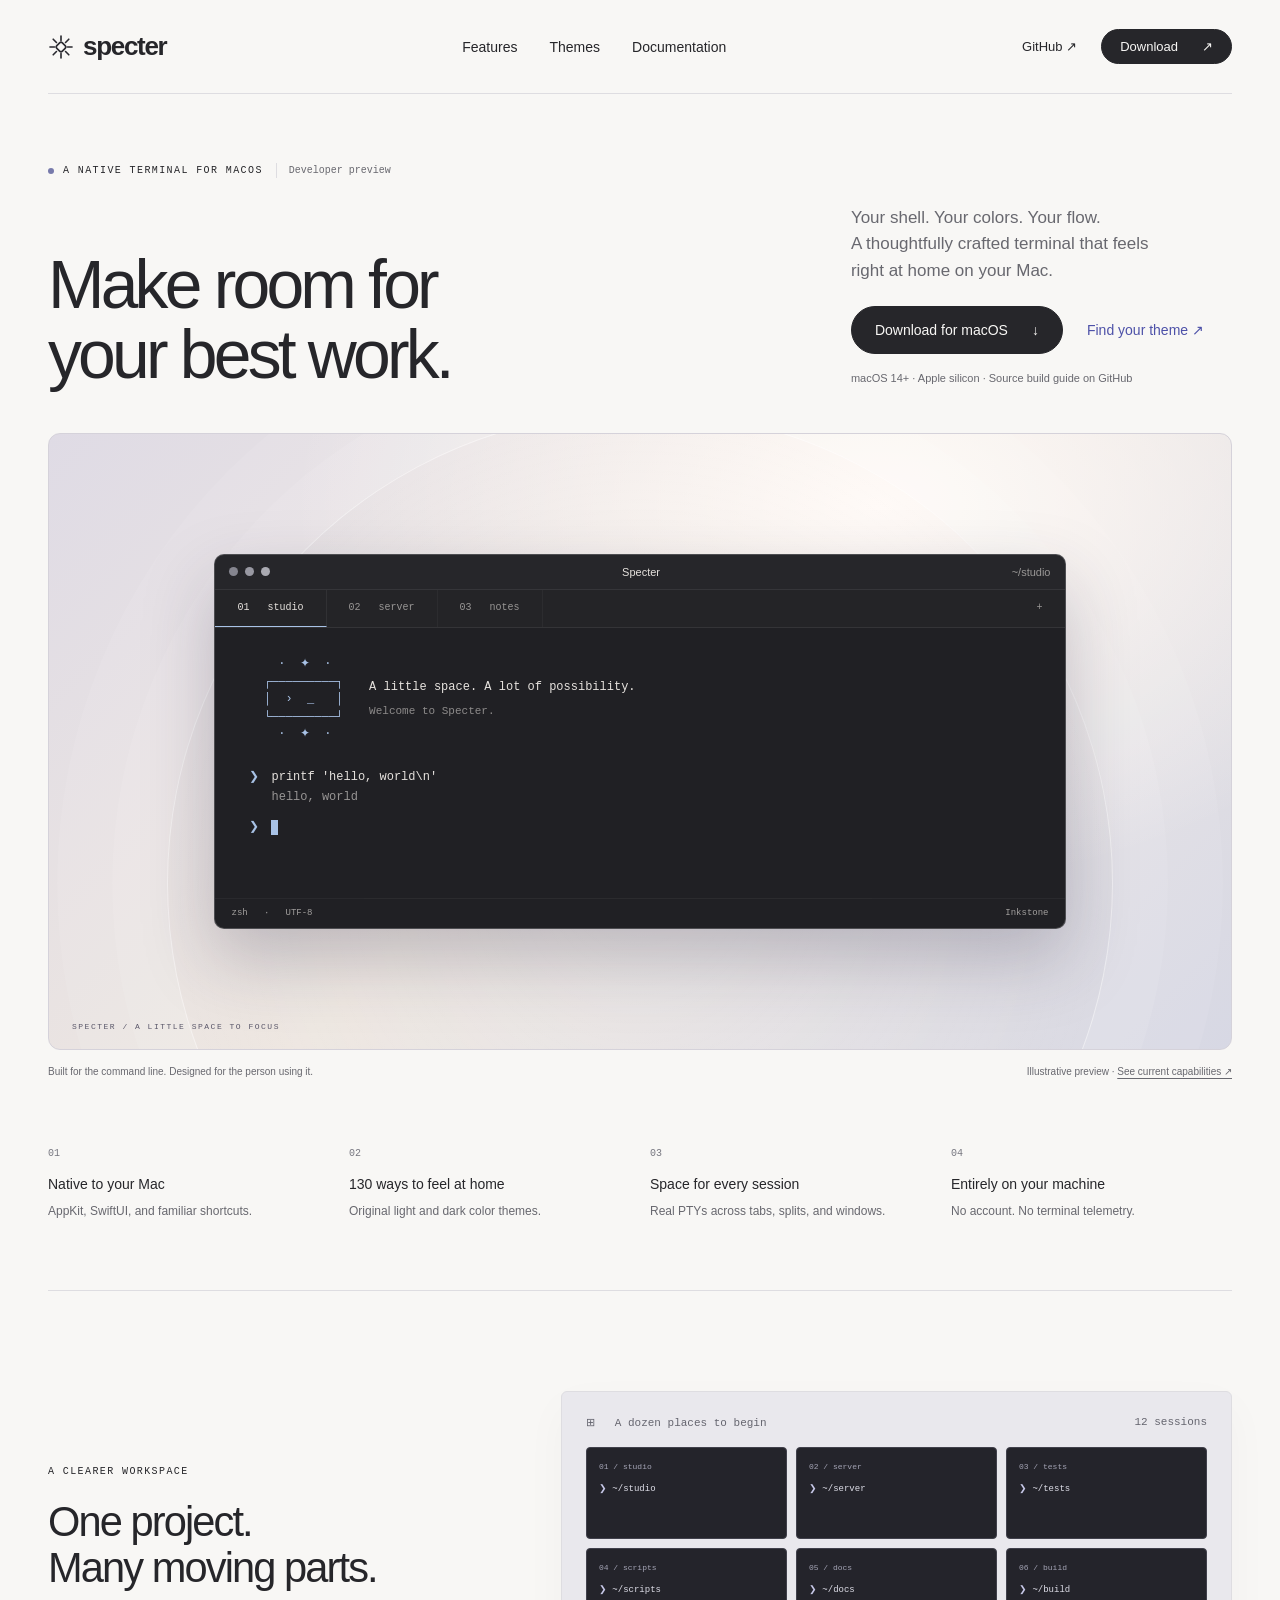
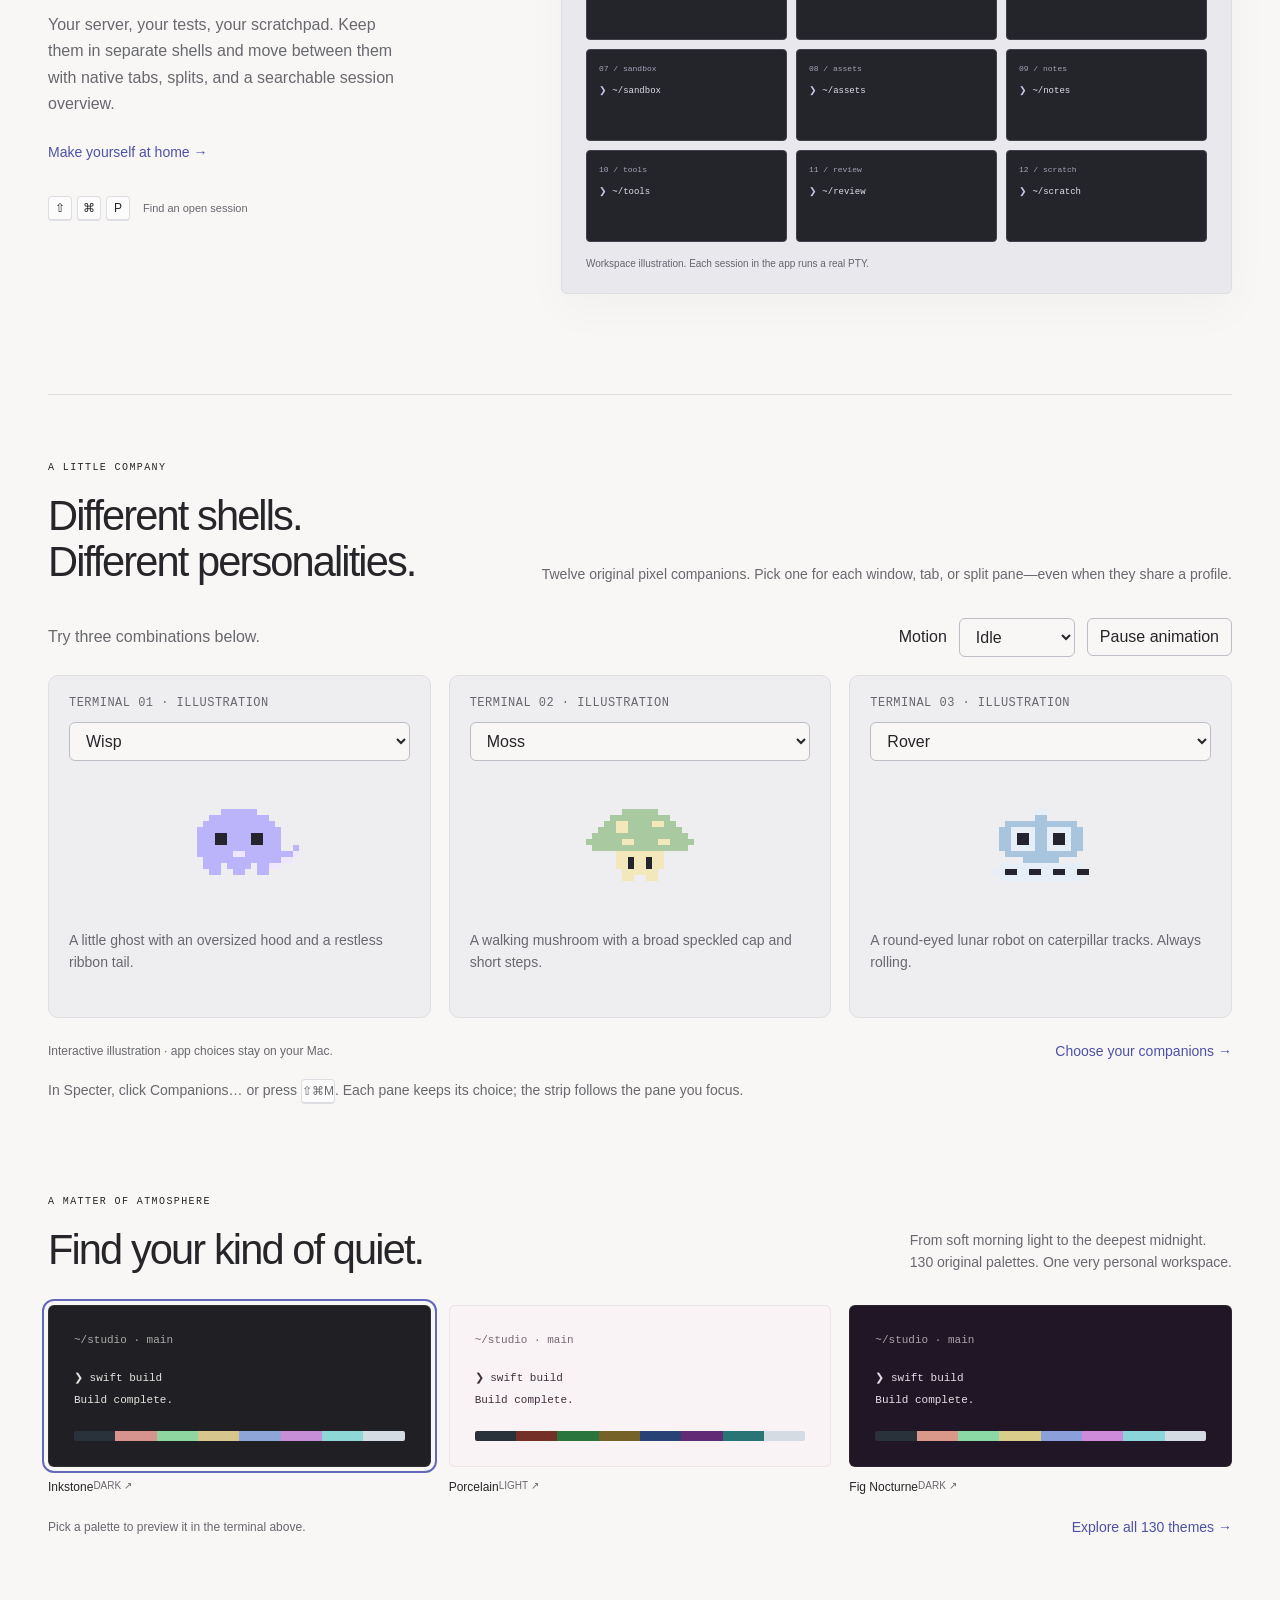
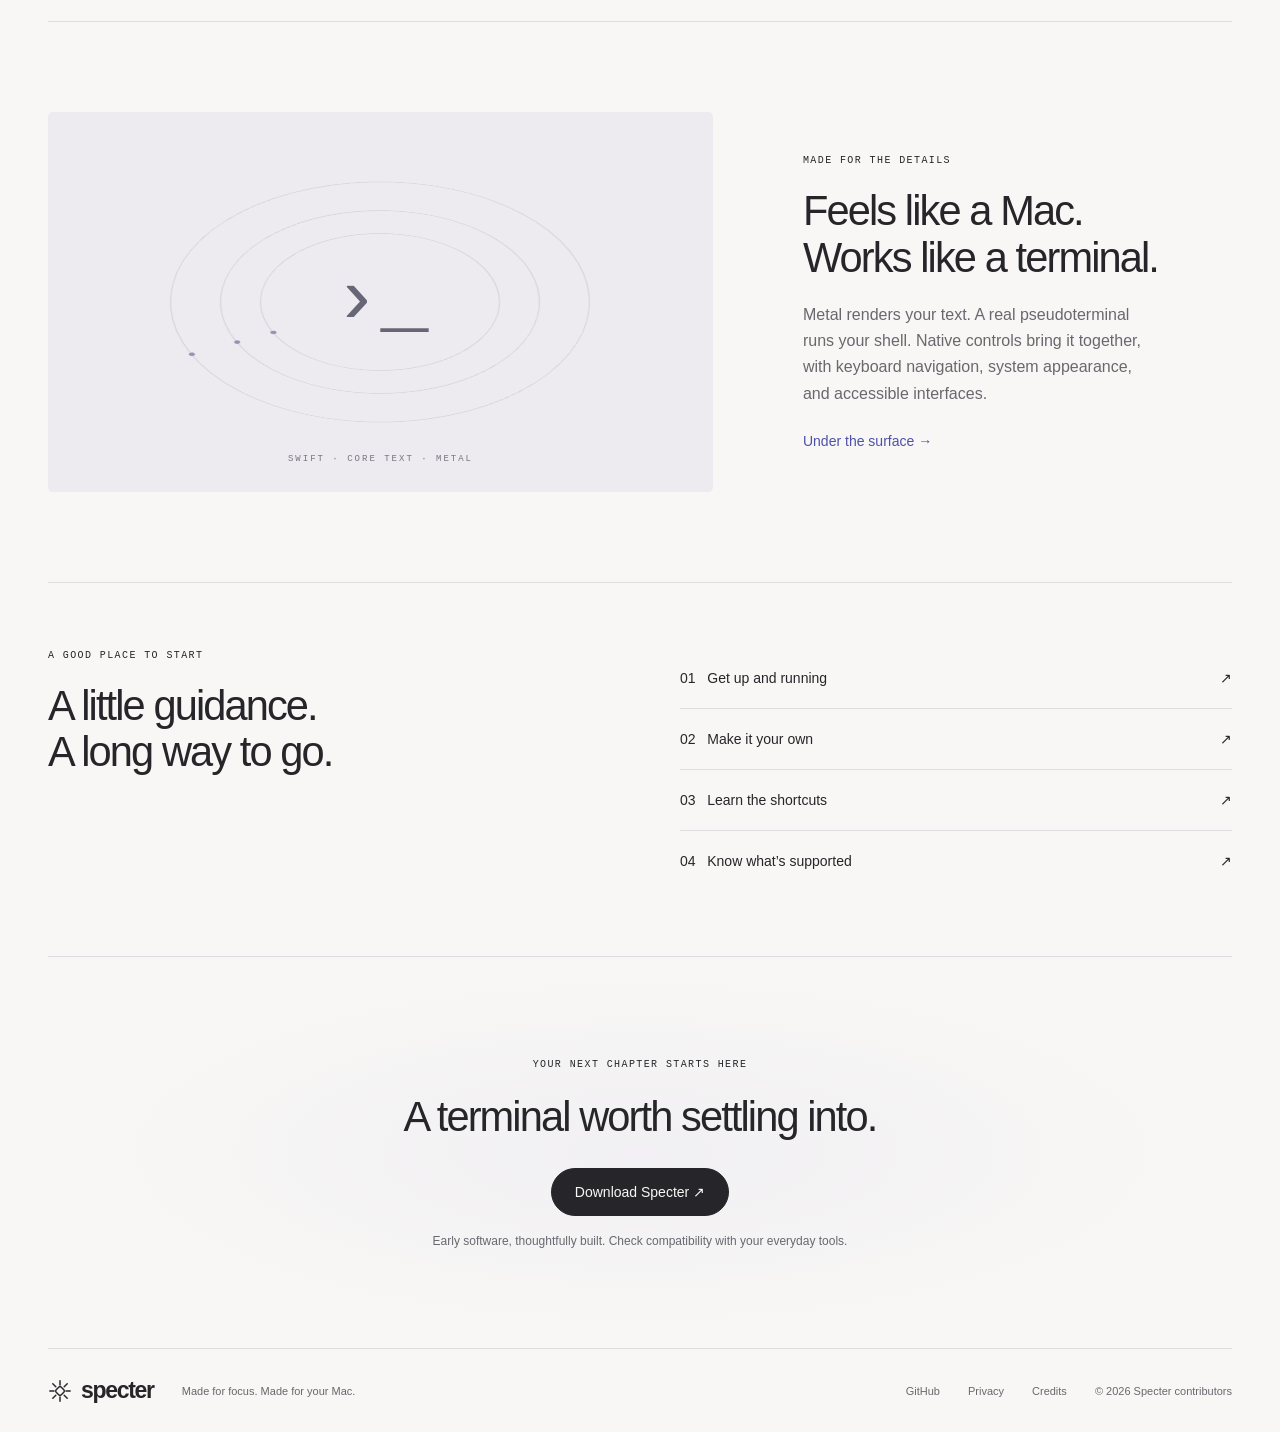
==== commit b1c1a01f: "feat: give each terminal an independent companion" ====
--- a/website/index.html
+++ b/website/index.html
@@ -1,5 +1,5 @@
 <!doctype html>
-<html lang="en"><head><meta charset="utf-8"><meta name="viewport" content="width=device-width, initial-scale=1"><meta name="description" content="Specter is a native macOS terminal with Metal rendering, real shells, and 130 original themes. Explore the local preview and build guide."><meta name="theme-color" content="#f8f7f5"><title>Specter — Make room for your best work.</title><link rel="icon" href="assets/mark.svg" type="image/svg+xml"><link rel="stylesheet" href="styles.css"><script type="module" src="site.js"></script></head>
+<html lang="en"><head><meta charset="utf-8"><meta name="viewport" content="width=device-width, initial-scale=1"><meta name="description" content="Specter is a native macOS terminal with Metal rendering, real shells, and 130 original themes. Explore the local preview and build guide."><meta name="theme-color" content="#f8f7f5"><title>Specter — Make room for your best work.</title><link rel="icon" href="assets/mark.svg" type="image/svg+xml"><link rel="stylesheet" href="styles.css"><script type="module" src="site.js"></script><script type="module" src="companions.js"></script></head>
 <body><a class="skip" href="#main">Skip to content</a>
 <header class="nav wrap"><a class="brand" href="index.html"><img src="assets/mark.svg" alt="" width="26" height="26">specter</a><nav aria-label="Main"><a href="#features">Features</a><a href="themes.html">Themes</a><a href="docs.html">Documentation</a></nav><div class="nav-actions"><a class="repo-link" href="https://github.com/shellcat-com/Specter" aria-label="Specter on GitHub">GitHub <span aria-hidden="true">↗</span></a><a class="button small" href="https://github.com/shellcat-com/Specter/blob/main/docs/install.md">Download <span aria-hidden="true">↗</span></a></div></header>
 <main id="main"><section class="hero wrap"><div class="eyebrow"><span class="status-dot"></span> A NATIVE TERMINAL FOR MACOS <span class="preview-label">Developer preview</span></div><div class="hero-heading"><h1>Make room for<br>your best work.</h1><div class="hero-aside"><p>Your shell. Your colors. Your flow.<br> A thoughtfully crafted terminal that feels<br> right at home on your Mac.</p><div class="actions"><a class="button" href="https://github.com/shellcat-com/Specter/blob/main/docs/install.md">Download for macOS <span aria-hidden="true">↓</span></a><a class="text-link" href="themes.html">Find your theme ↗</a></div><small>macOS 14+ · Apple silicon · Source build guide on GitHub</small></div></div>
@@ -10,6 +10,7 @@
     ·  ✦  ·</div><div class="terminal-welcome"><strong>A little space. A lot of possibility.</strong><span>Welcome to Specter.</span></div><div class="command"><b>❯</b> printf 'hello, world\n'</div><div class="output">hello, world</div><div class="command"><b>❯</b> <span class="cursor" aria-hidden="true"></span></div></div><div class="terminal-status"><span>zsh &nbsp; · &nbsp; UTF-8</span><span id="hero-theme-name">Inkstone</span></div></div><div class="art-caption">SPECTER / A LITTLE SPACE TO FOCUS</div></div><div class="hero-foot"><span>Built for the command line. Designed for the person using it.</span><span>Illustrative preview · <a href="docs.html?guide=compatibility">See current capabilities ↗</a></span></div></section>
 <section class="facts wrap" aria-label="At a glance"><div><span>01</span><strong>Native to your Mac</strong><p>AppKit, SwiftUI, and familiar shortcuts.</p></div><div><span>02</span><strong>130 ways to feel at home</strong><p>Original light and dark color themes.</p></div><div><span>03</span><strong>Space for every session</strong><p>Real PTYs across tabs, splits, and windows.</p></div><div><span>04</span><strong>Entirely on your machine</strong><p>No account. No terminal telemetry.</p></div></section>
 <section class="feature wrap reveal" id="features"><div class="feature-copy"><span class="eyebrow">A CLEARER WORKSPACE</span><h2>One project.<br>Many moving parts.</h2><p>Your server, your tests, your scratchpad. Keep them in separate shells and move between them with native tabs, splits, and a searchable session overview.</p><a class="text-link" href="docs.html?guide=sessions">Make yourself at home →</a><div class="shortcut"><kbd>⇧</kbd><kbd>⌘</kbd><kbd>P</kbd><span>Find an open session</span></div></div><div class="workspace-illustration"><div class="mini-toolbar"><span>⊞ &nbsp; A dozen places to begin</span><span>12 sessions</span></div><div class="session-grid" id="session-grid" aria-label="Illustration of twelve terminal sessions"></div><p class="illustration-caption">Workspace illustration. Each session in the app runs a real PTY.</p></div></section>
+<section class="companion-section wrap reveal" id="companions"><div class="section-heading"><div><span class="eyebrow">A LITTLE COMPANY</span><h2>Different shells.<br>Different personalities.</h2></div><p>Twelve original pixel companions. Pick one for each window, tab, or split pane—even when they share a profile.</p></div><div class="companion-controls"><p>Try three combinations below.</p><div><label for="companion-motion">Motion</label> <select id="companion-motion"><option value="idle">Idle</option><option value="working">Busy</option><option value="celebrate">Celebrate</option></select> <button type="button" id="companion-pause" aria-pressed="false">Pause animation</button></div></div><div class="companion-previews" id="companion-previews"><p>The native app includes Wisp, Moth, Kettle, Mimic, Orbit, Moss, Bytebat, Cinder, Jelly, Origami, Imp, and Rover. Enable JavaScript to try the animated preview.</p></div><div class="section-bottom"><span>Interactive illustration · app choices stay on your Mac.</span><a class="text-link" href="docs.html?guide=themes">Choose your companions →</a></div><p class="companion-tip">In Specter, click Companions… or press <kbd>⇧⌘M</kbd>. Each pane keeps its choice; the strip follows the pane you focus.</p></section>
 <section class="theme-section wrap reveal"><div class="section-heading"><div><span class="eyebrow">A MATTER OF ATMOSPHERE</span><h2>Find your kind of quiet.</h2></div><p>From soft morning light to the deepest midnight.<br>130 original palettes. One very personal workspace.</p></div><div class="featured-themes" id="featured-themes"></div><div class="section-bottom"><span>Pick a palette to preview it in the terminal above.</span><a class="text-link" href="themes.html">Explore all 130 themes →</a></div></section>
 <section class="craft wrap reveal"><div class="craft-art" aria-hidden="true"><div class="orbit orbit-one"></div><div class="orbit orbit-two"></div><div class="orbit orbit-three"></div><div class="craft-symbol">›_</div><span>SWIFT · CORE TEXT · METAL</span></div><div class="feature-copy"><span class="eyebrow">MADE FOR THE DETAILS</span><h2>Feels like a Mac.<br>Works like a terminal.</h2><p>Metal renders your text. A real pseudoterminal runs your shell. Native controls bring it together, with keyboard navigation, system appearance, and accessible interfaces.</p><a class="text-link" href="docs.html?guide=architecture">Under the surface →</a></div></section>
 <section class="docs-callout wrap reveal"><div><span class="eyebrow">A GOOD PLACE TO START</span><h2>A little guidance.<br>A long way to go.</h2></div><div class="doc-links"><a href="https://github.com/shellcat-com/Specter/blob/main/docs/install.md"><span>01 &nbsp; Get up and running</span><span>↗</span></a><a href="docs.html?guide=themes"><span>02 &nbsp; Make it your own</span><span>↗</span></a><a href="docs.html?guide=shortcuts"><span>03 &nbsp; Learn the shortcuts</span><span>↗</span></a><a href="docs.html?guide=compatibility"><span>04 &nbsp; Know what’s supported</span><span>↗</span></a></div></section>
--- a/website/styles.css
+++ b/website/styles.css
@@ -3,3 +3,15 @@
 /* Neutral editorial chrome; theme previews retain the actual downloadable palettes. */
 .nav-actions{display:flex;align-items:center;gap:24px}.repo-link{font-size:13px;white-space:nowrap}.nav{border-bottom:1px solid var(--line)}.nav nav a[aria-current=page]{text-decoration:underline;text-underline-offset:7px;text-decoration-color:var(--accent)}.landscape{isolation:isolate;background:radial-gradient(ellipse at 70% 12%,#fffaf7 0,transparent 50%),linear-gradient(135deg,#dfdbe5,#eee7e1 48%,#d7d8e4);border:1px solid #d5d2da;border-radius:12px}.studio-halo{position:absolute;width:80%;aspect-ratio:1;border-radius:50%;border:1px solid #ffffff80;box-shadow:0 0 0 55px #ffffff12,0 0 0 110px #ffffff10;background:radial-gradient(ellipse,#ffffff30,transparent 70%);transform:translateY(15%)}.art-caption{color:#5a5769;text-shadow:none}.workspace-illustration{border:1px solid var(--line);box-shadow:0 16px 45px #28263508}.doc-sidebar .sidebar-label{display:block;margin-bottom:14px}.doc-article .eyebrow{color:var(--body)}.doc-article pre{border:1px solid #40404d;box-shadow:0 6px 20px #28263508}.doc-note{border-radius:0 6px 6px 0}.terminal-window{box-shadow:0 30px 70px #302b4940}.closing{background:radial-gradient(ellipse at center,#eae8f180,transparent 65%)}
 @media(max-width:680px){.nav-actions{gap:14px}.nav-actions .repo-link{font-size:12px}.nav nav{gap:28px}.landscape{border-radius:8px}}
+
+/* Original pixel companions: passive illustration, independent of terminal rendering. */
+.companion-section{padding-top:65px;padding-bottom:65px;border-top:1px solid var(--line,#dedde1)}
+.companion-controls,.companion-controls>div{display:flex;align-items:center;gap:12px;flex-wrap:wrap}
+.companion-controls{justify-content:space-between;margin:24px 0 18px}.companion-controls p{margin:0;color:#68686f}
+.companion-section select,.companion-section button{font:inherit;color:#26262a;background:#f8f7f5;border:1px solid #bdbdc6;border-radius:6px;padding:9px 12px}
+.companion-section button{cursor:pointer}.companion-previews{display:grid;grid-template-columns:repeat(3,minmax(0,1fr));gap:18px}
+.companion-preview{padding:20px;border:1px solid #dedde1;border-radius:10px;background:#eeedf0;min-width:0}
+.companion-preview label{display:block;color:#68686f;font:12px ui-monospace,monospace;letter-spacing:.04em;margin-bottom:12px}
+.companion-preview select{width:100%}.companion-preview canvas{display:block;width:144px;height:144px;image-rendering:pixelated;margin:12px auto}
+.companion-preview p{font-size:14px;line-height:1.6;color:#68686f;margin:0;min-height:68px}.companion-tip{color:#68686f;font-size:14px;margin-top:20px}
+@media(max-width:600px){.companion-previews{grid-template-columns:1fr}.companion-preview canvas{margin:0 auto}.companion-preview p{min-height:0}.companion-controls{align-items:flex-start;gap:18px}}
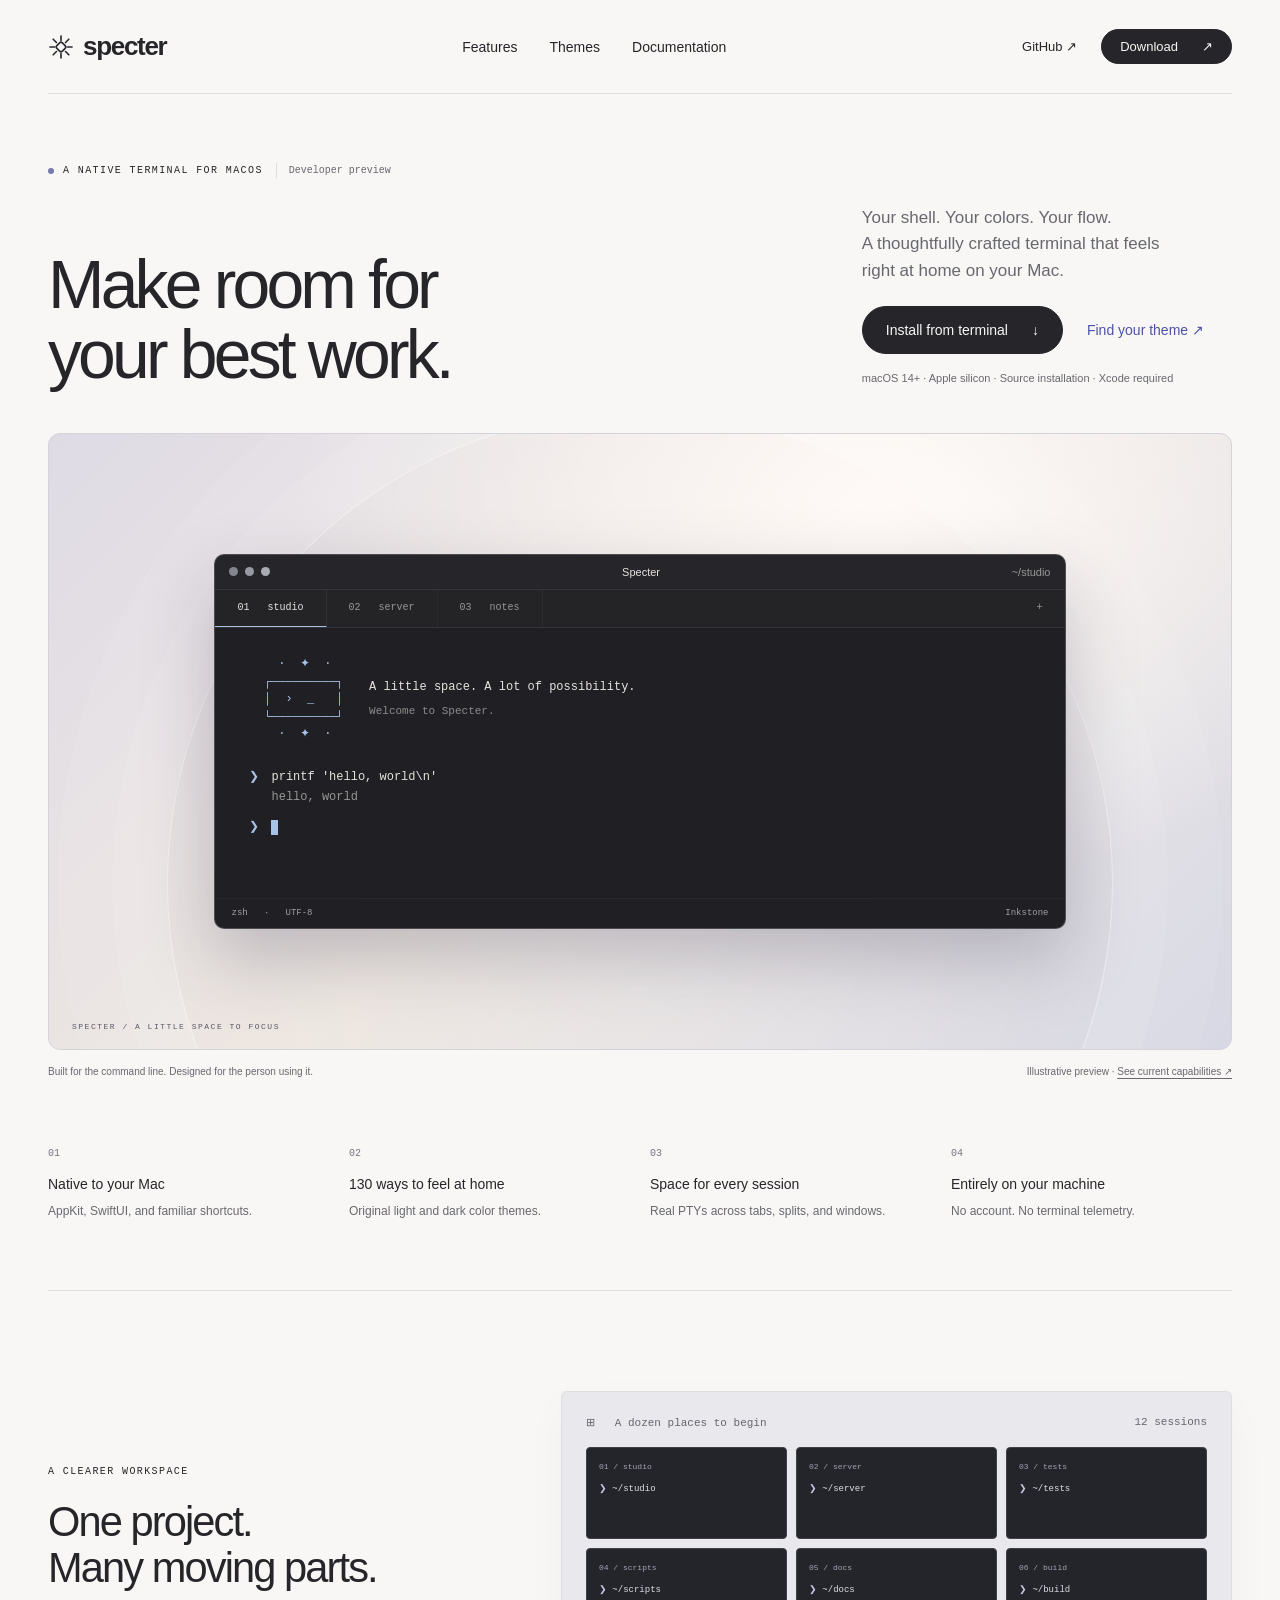
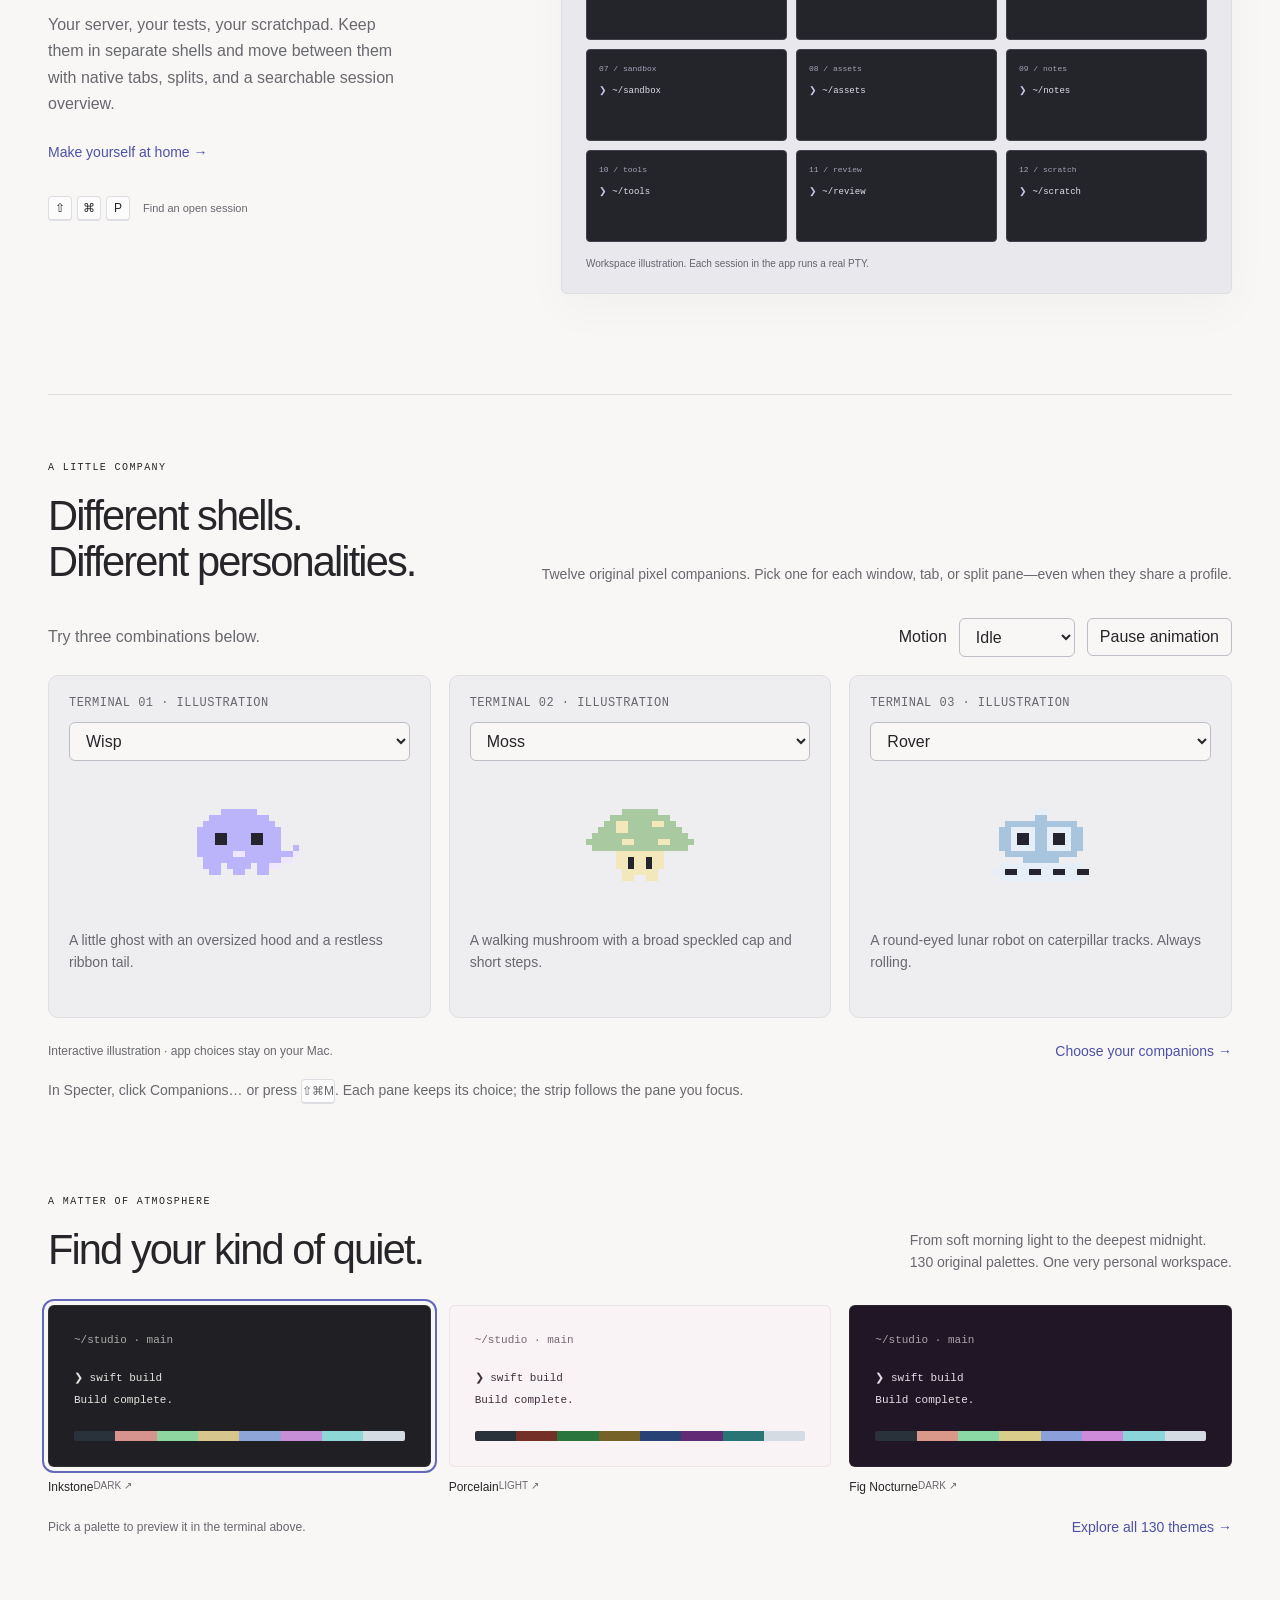
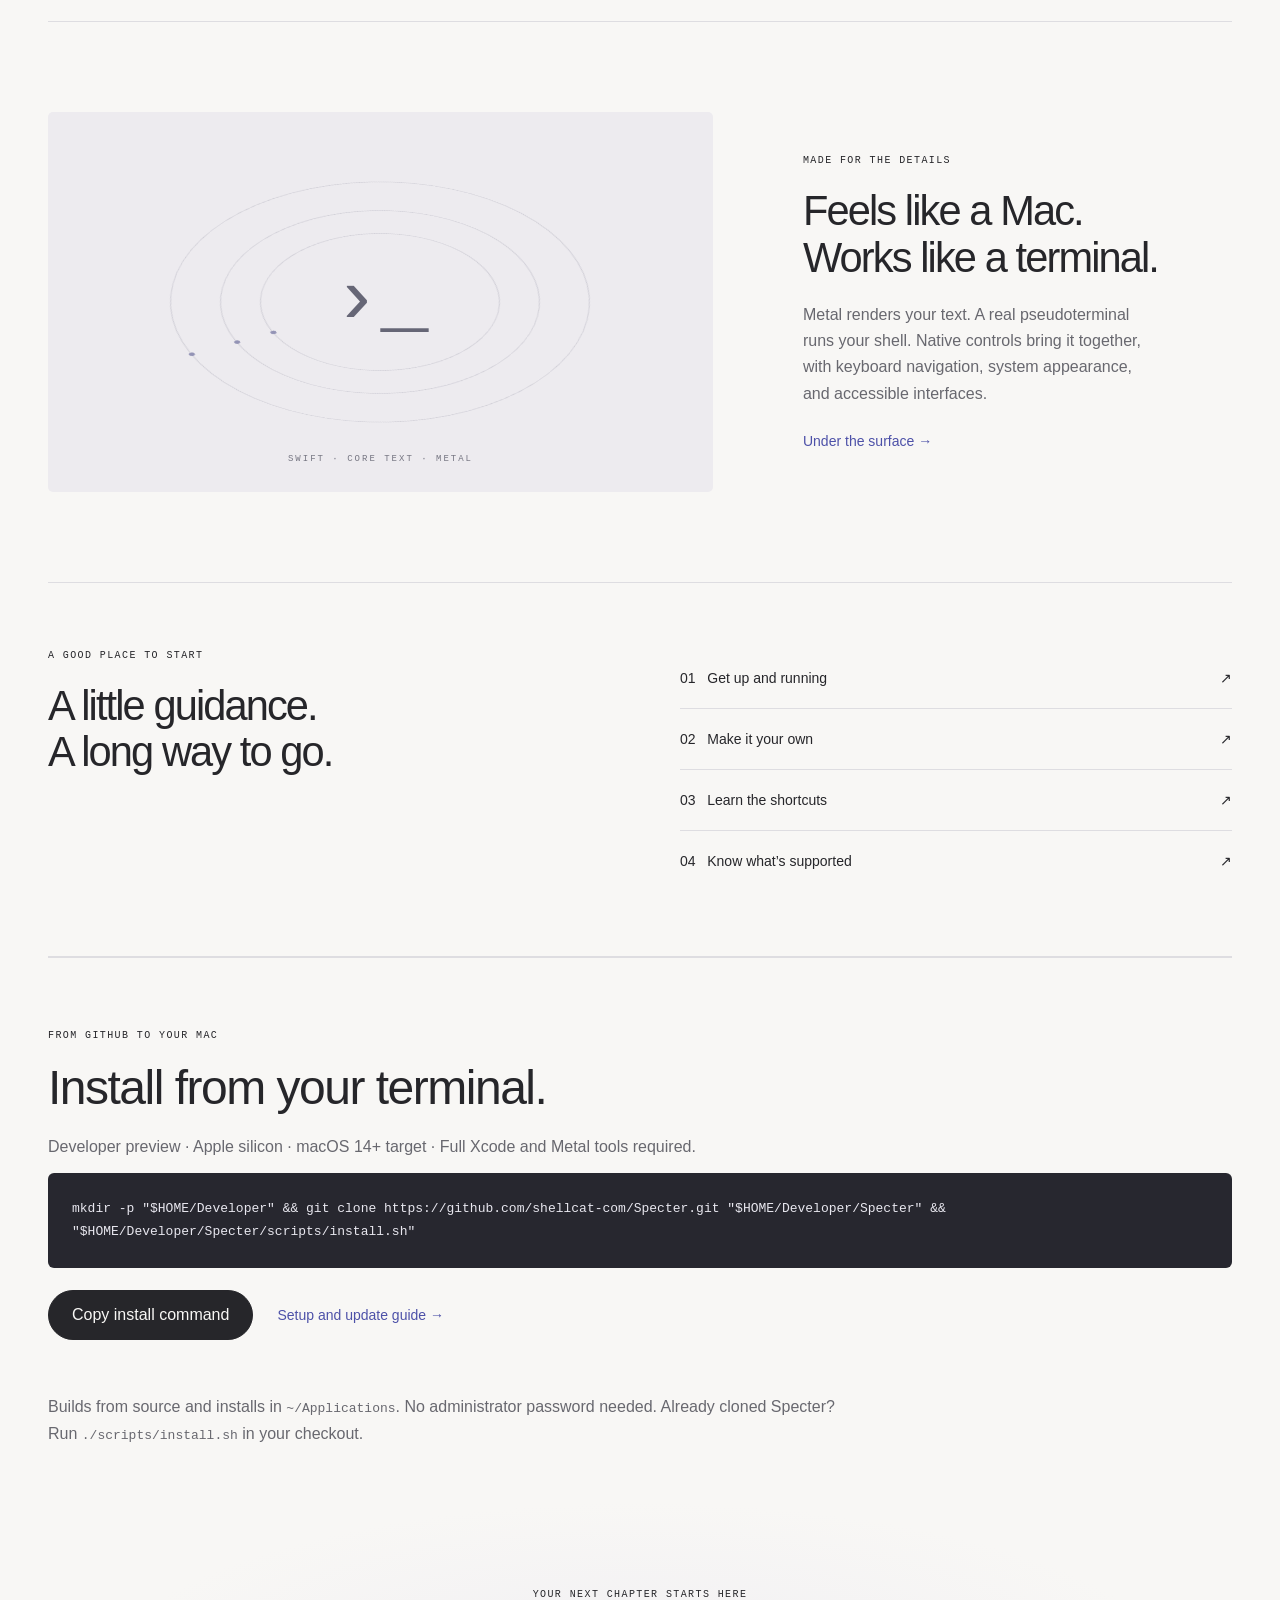
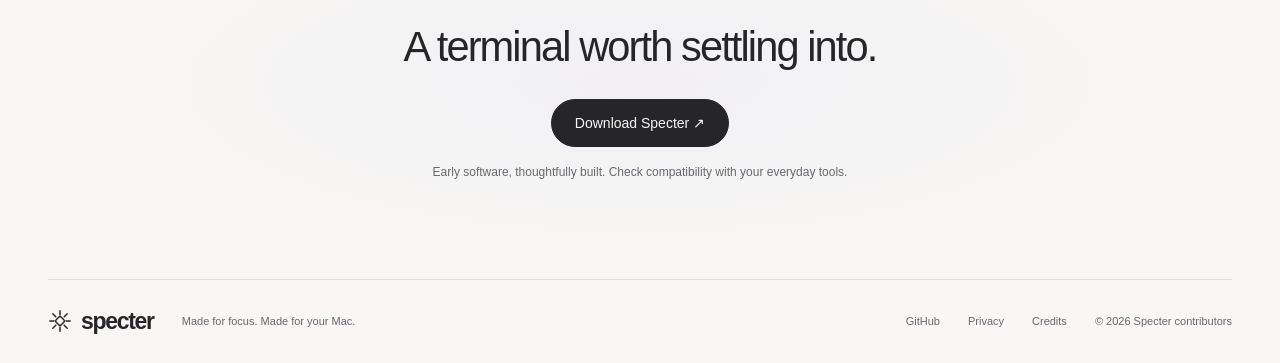
==== commit 83332413: "feat: add source installer and website install command" ====
--- a/website/index.html
+++ b/website/index.html
@@ -2,7 +2,7 @@
 <html lang="en"><head><meta charset="utf-8"><meta name="viewport" content="width=device-width, initial-scale=1"><meta name="description" content="Specter is a native macOS terminal with Metal rendering, real shells, and 130 original themes. Explore the local preview and build guide."><meta name="theme-color" content="#f8f7f5"><title>Specter — Make room for your best work.</title><link rel="icon" href="assets/mark.svg" type="image/svg+xml"><link rel="stylesheet" href="styles.css"><script type="module" src="site.js"></script><script type="module" src="companions.js"></script></head>
 <body><a class="skip" href="#main">Skip to content</a>
 <header class="nav wrap"><a class="brand" href="index.html"><img src="assets/mark.svg" alt="" width="26" height="26">specter</a><nav aria-label="Main"><a href="#features">Features</a><a href="themes.html">Themes</a><a href="docs.html">Documentation</a></nav><div class="nav-actions"><a class="repo-link" href="https://github.com/shellcat-com/Specter" aria-label="Specter on GitHub">GitHub <span aria-hidden="true">↗</span></a><a class="button small" href="https://github.com/shellcat-com/Specter/blob/main/docs/install.md">Download <span aria-hidden="true">↗</span></a></div></header>
-<main id="main"><section class="hero wrap"><div class="eyebrow"><span class="status-dot"></span> A NATIVE TERMINAL FOR MACOS <span class="preview-label">Developer preview</span></div><div class="hero-heading"><h1>Make room for<br>your best work.</h1><div class="hero-aside"><p>Your shell. Your colors. Your flow.<br> A thoughtfully crafted terminal that feels<br> right at home on your Mac.</p><div class="actions"><a class="button" href="https://github.com/shellcat-com/Specter/blob/main/docs/install.md">Download for macOS <span aria-hidden="true">↓</span></a><a class="text-link" href="themes.html">Find your theme ↗</a></div><small>macOS 14+ · Apple silicon · Source build guide on GitHub</small></div></div>
+<main id="main"><section class="hero wrap"><div class="eyebrow"><span class="status-dot"></span> A NATIVE TERMINAL FOR MACOS <span class="preview-label">Developer preview</span></div><div class="hero-heading"><h1>Make room for<br>your best work.</h1><div class="hero-aside"><p>Your shell. Your colors. Your flow.<br> A thoughtfully crafted terminal that feels<br> right at home on your Mac.</p><div class="actions"><a class="button" href="#install">Install from terminal <span aria-hidden="true">↓</span></a><a class="text-link" href="themes.html">Find your theme ↗</a></div><small>macOS 14+ · Apple silicon · Source installation · Xcode required</small></div></div>
 <div class="landscape"><div class="studio-halo" aria-hidden="true"></div><div class="terminal-window" id="hero-terminal"><div class="window-bar"><div class="traffic" aria-hidden="true"><i></i><i></i><i></i></div><span>Specter</span><span class="window-label">~/studio</span></div><div class="terminal-tabs"><span class="active">01 &nbsp; studio</span><span>02 &nbsp; server</span><span>03 &nbsp; notes</span><span class="tab-plus" aria-hidden="true">+</span></div><div class="terminal-body"><div class="terminal-art" aria-hidden="true">    ·  ✦  ·
   ┌─────────┐
   │  ›  _   │
@@ -14,5 +14,6 @@
 <section class="theme-section wrap reveal"><div class="section-heading"><div><span class="eyebrow">A MATTER OF ATMOSPHERE</span><h2>Find your kind of quiet.</h2></div><p>From soft morning light to the deepest midnight.<br>130 original palettes. One very personal workspace.</p></div><div class="featured-themes" id="featured-themes"></div><div class="section-bottom"><span>Pick a palette to preview it in the terminal above.</span><a class="text-link" href="themes.html">Explore all 130 themes →</a></div></section>
 <section class="craft wrap reveal"><div class="craft-art" aria-hidden="true"><div class="orbit orbit-one"></div><div class="orbit orbit-two"></div><div class="orbit orbit-three"></div><div class="craft-symbol">›_</div><span>SWIFT · CORE TEXT · METAL</span></div><div class="feature-copy"><span class="eyebrow">MADE FOR THE DETAILS</span><h2>Feels like a Mac.<br>Works like a terminal.</h2><p>Metal renders your text. A real pseudoterminal runs your shell. Native controls bring it together, with keyboard navigation, system appearance, and accessible interfaces.</p><a class="text-link" href="docs.html?guide=architecture">Under the surface →</a></div></section>
 <section class="docs-callout wrap reveal"><div><span class="eyebrow">A GOOD PLACE TO START</span><h2>A little guidance.<br>A long way to go.</h2></div><div class="doc-links"><a href="https://github.com/shellcat-com/Specter/blob/main/docs/install.md"><span>01 &nbsp; Get up and running</span><span>↗</span></a><a href="docs.html?guide=themes"><span>02 &nbsp; Make it your own</span><span>↗</span></a><a href="docs.html?guide=shortcuts"><span>03 &nbsp; Learn the shortcuts</span><span>↗</span></a><a href="docs.html?guide=compatibility"><span>04 &nbsp; Know what’s supported</span><span>↗</span></a></div></section>
+<section class="install-section wrap" id="install" aria-labelledby="install-title"><span class="eyebrow">FROM GITHUB TO YOUR MAC</span><h2 id="install-title">Install from your terminal.</h2><p>Developer preview · Apple silicon · macOS 14+ target · Full Xcode and Metal tools required.</p><pre><code id="install-command">mkdir -p "$HOME/Developer" &amp;&amp; git clone https://github.com/shellcat-com/Specter.git "$HOME/Developer/Specter" &amp;&amp; "$HOME/Developer/Specter/scripts/install.sh"</code></pre><div class="actions"><button class="button" type="button" id="copy-install">Copy install command</button><a class="text-link" href="docs.html?guide=install">Setup and update guide →</a></div><p id="install-copy-status" role="status" aria-live="polite"></p><p>Builds from source and installs in <code>~/Applications</code>. No administrator password needed. Already cloned Specter? Run <code>./scripts/install.sh</code> in your checkout.</p></section>
 <section class="closing wrap"><span class="eyebrow">YOUR NEXT CHAPTER STARTS HERE</span><h2>A terminal worth settling into.</h2><a class="button" href="https://github.com/shellcat-com/Specter/blob/main/docs/install.md">Download Specter ↗</a><p>Early software, thoughtfully built. Check compatibility with your everyday tools.</p></section></main>
 <footer class="wrap footer"><a class="brand" href="index.html"><img src="assets/mark.svg" alt="" width="24" height="24">specter</a><span>Made for focus. Made for your Mac.</span><a href="https://github.com/shellcat-com/Specter">GitHub</a><a href="docs.html?guide=privacy">Privacy</a><a href="docs.html?guide=credits">Credits</a><span>© 2026 Specter contributors</span></footer></body></html>
--- a/website/styles.css
+++ b/website/styles.css
@@ -15,3 +15,11 @@
 .companion-preview select{width:100%}.companion-preview canvas{display:block;width:144px;height:144px;image-rendering:pixelated;margin:12px auto}
 .companion-preview p{font-size:14px;line-height:1.6;color:#68686f;margin:0;min-height:68px}.companion-tip{color:#68686f;font-size:14px;margin-top:20px}
 @media(max-width:600px){.companion-previews{grid-template-columns:1fr}.companion-preview canvas{margin:0 auto}.companion-preview p{min-height:0}.companion-controls{align-items:flex-start;gap:18px}}
+
+.install-section{padding-top:70px;padding-bottom:40px;border-top:1px solid var(--line,#dedde1)}
+.install-section h2{font-size:clamp(32px,5vw,48px);font-weight:400;letter-spacing:-1.5px;margin:18px 0}
+.install-section p{color:#68686f;line-height:1.7;max-width:800px}
+.install-section pre{padding:24px;background:#27272f;color:#e8e7ef;border-radius:6px;white-space:pre-wrap;overflow-wrap:anywhere;line-height:1.8}
+.install-section code{font-family:ui-monospace,Menlo,monospace;font-size:13px}
+.install-section button{font:inherit;cursor:pointer}
+#install-copy-status{min-height:1.7em;margin:12px 0}
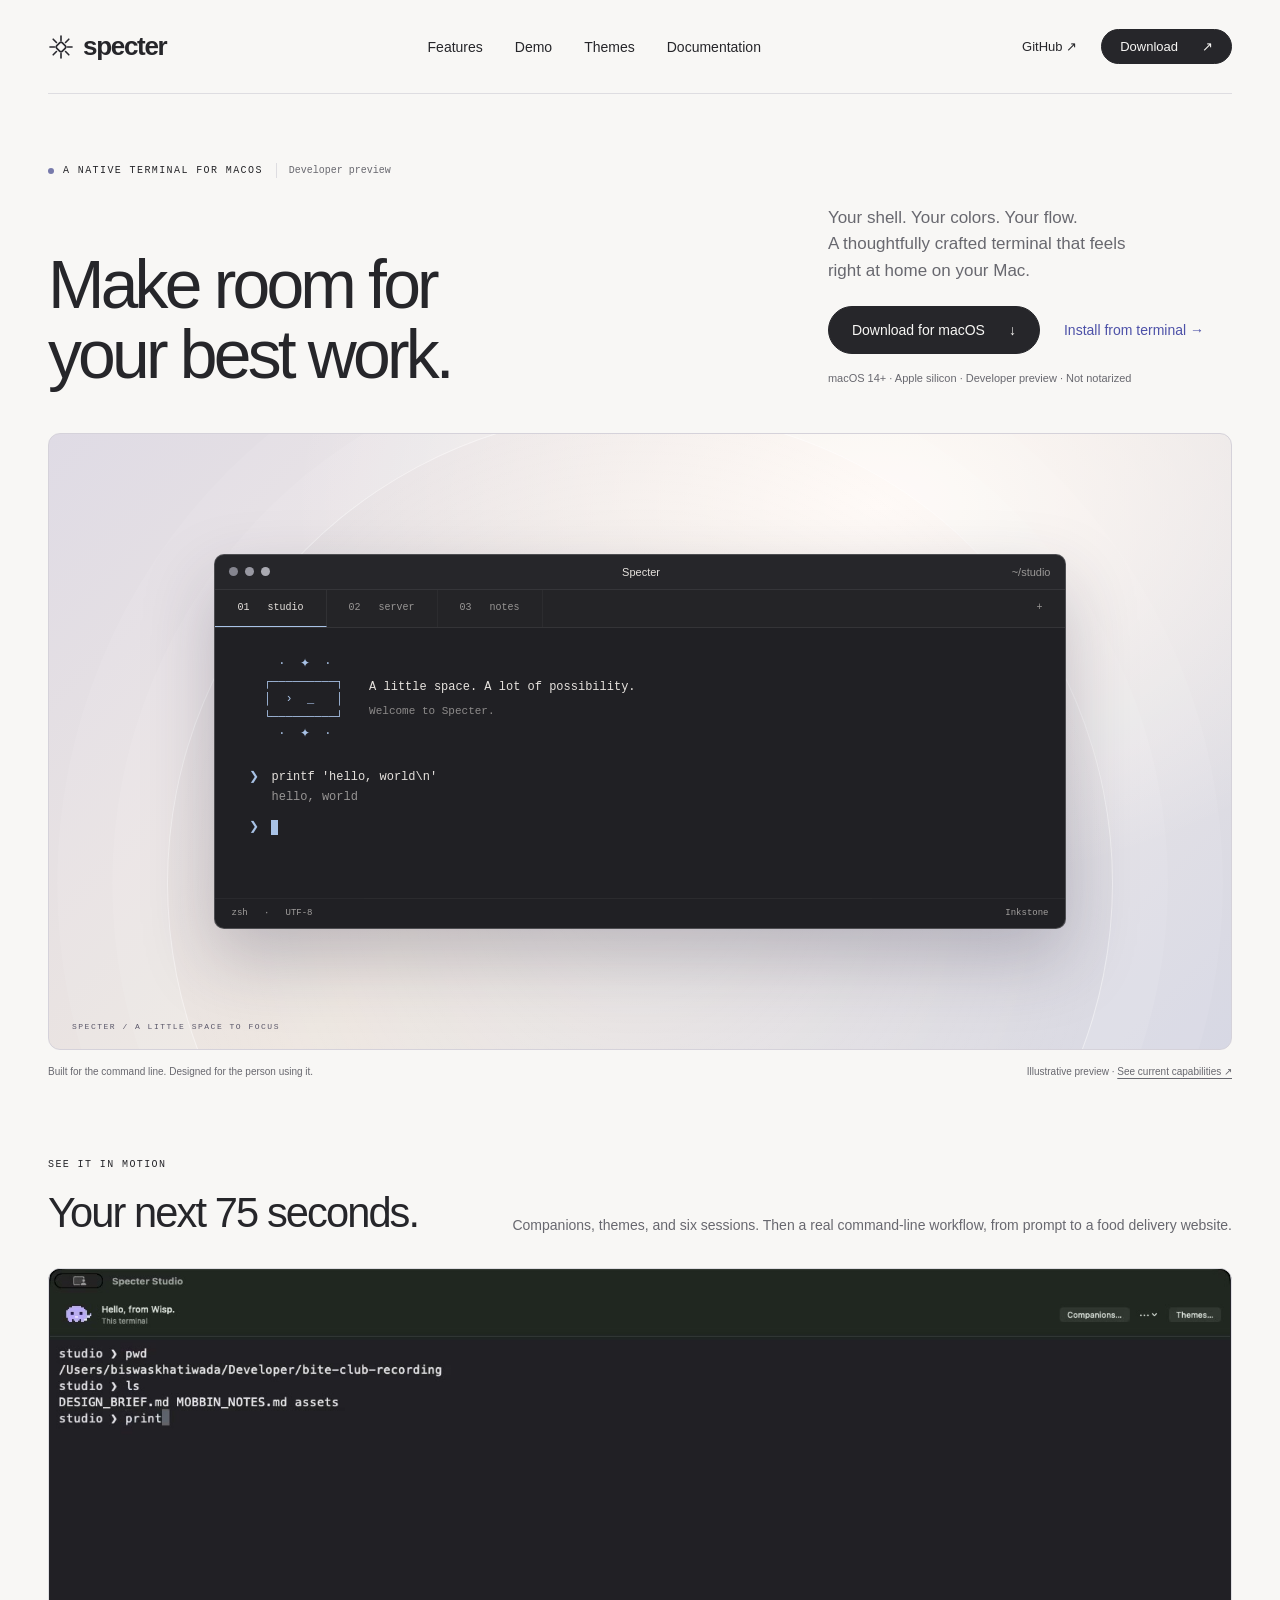
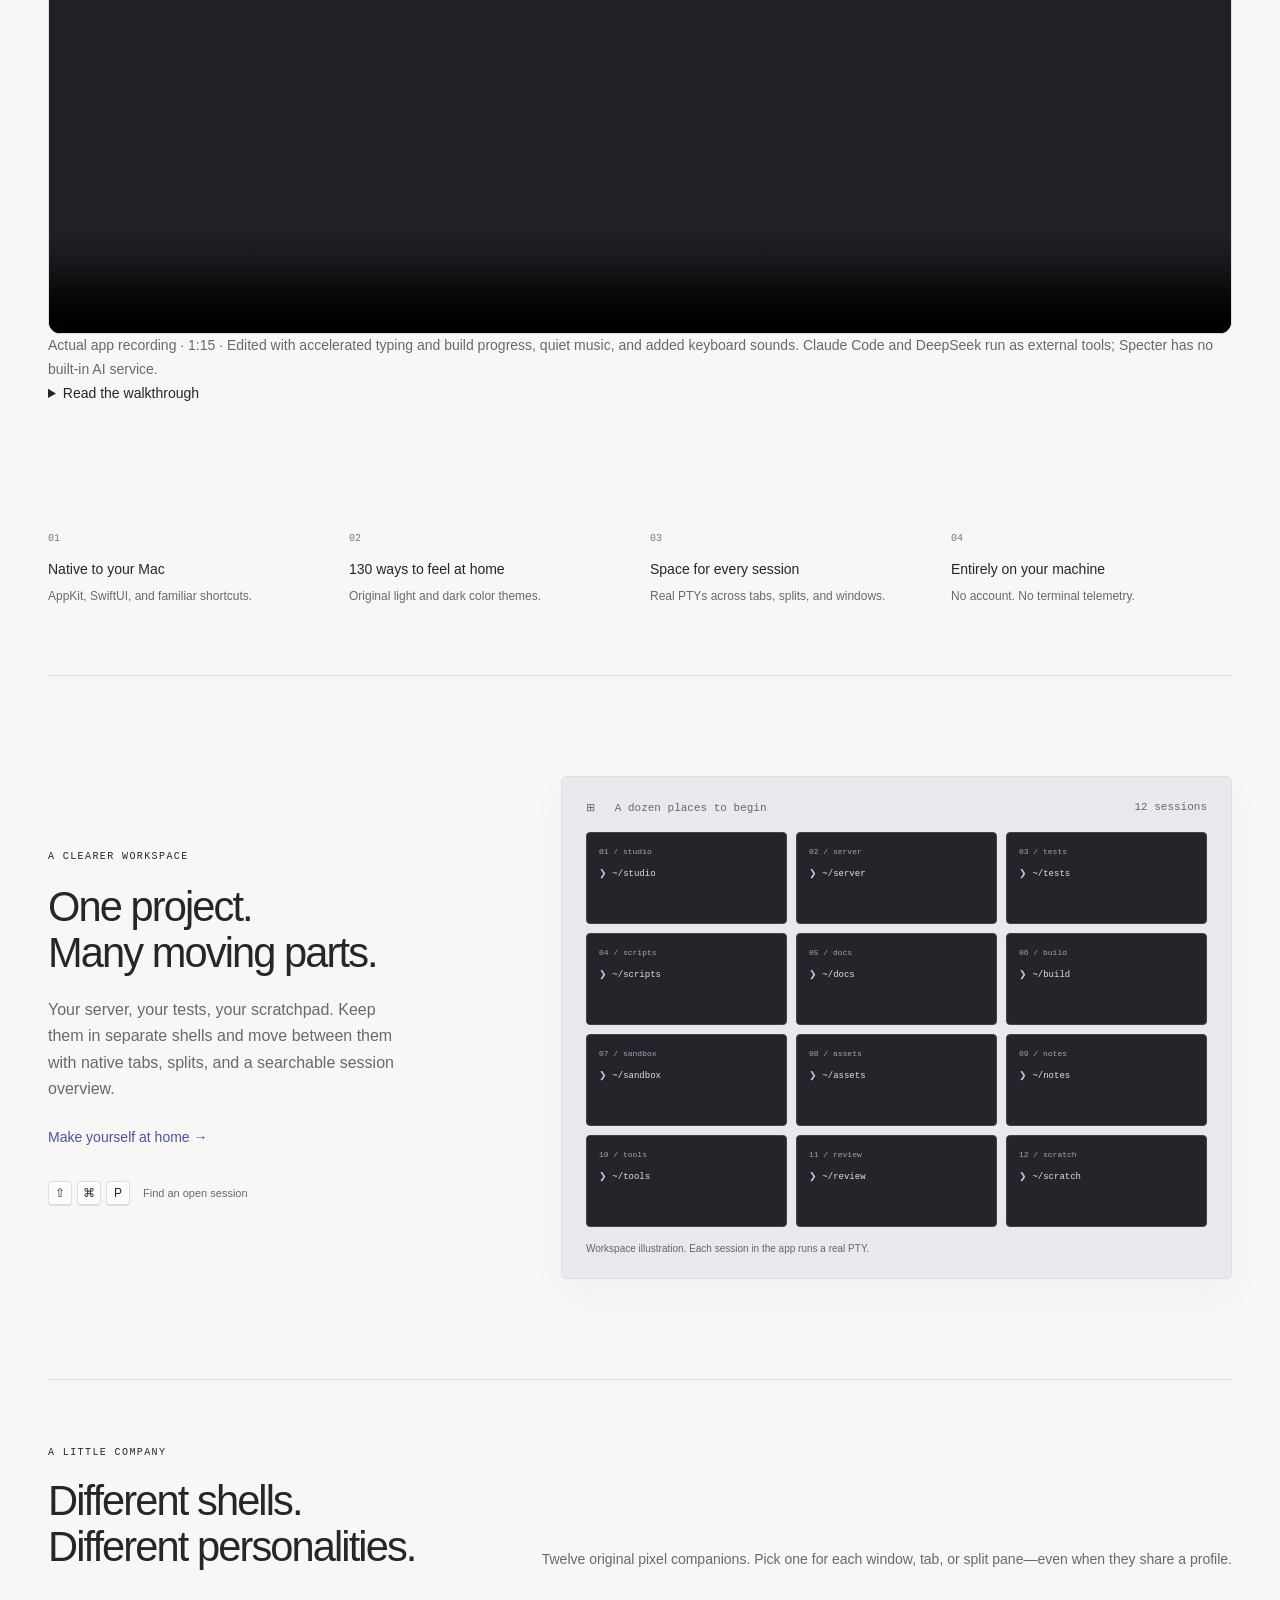
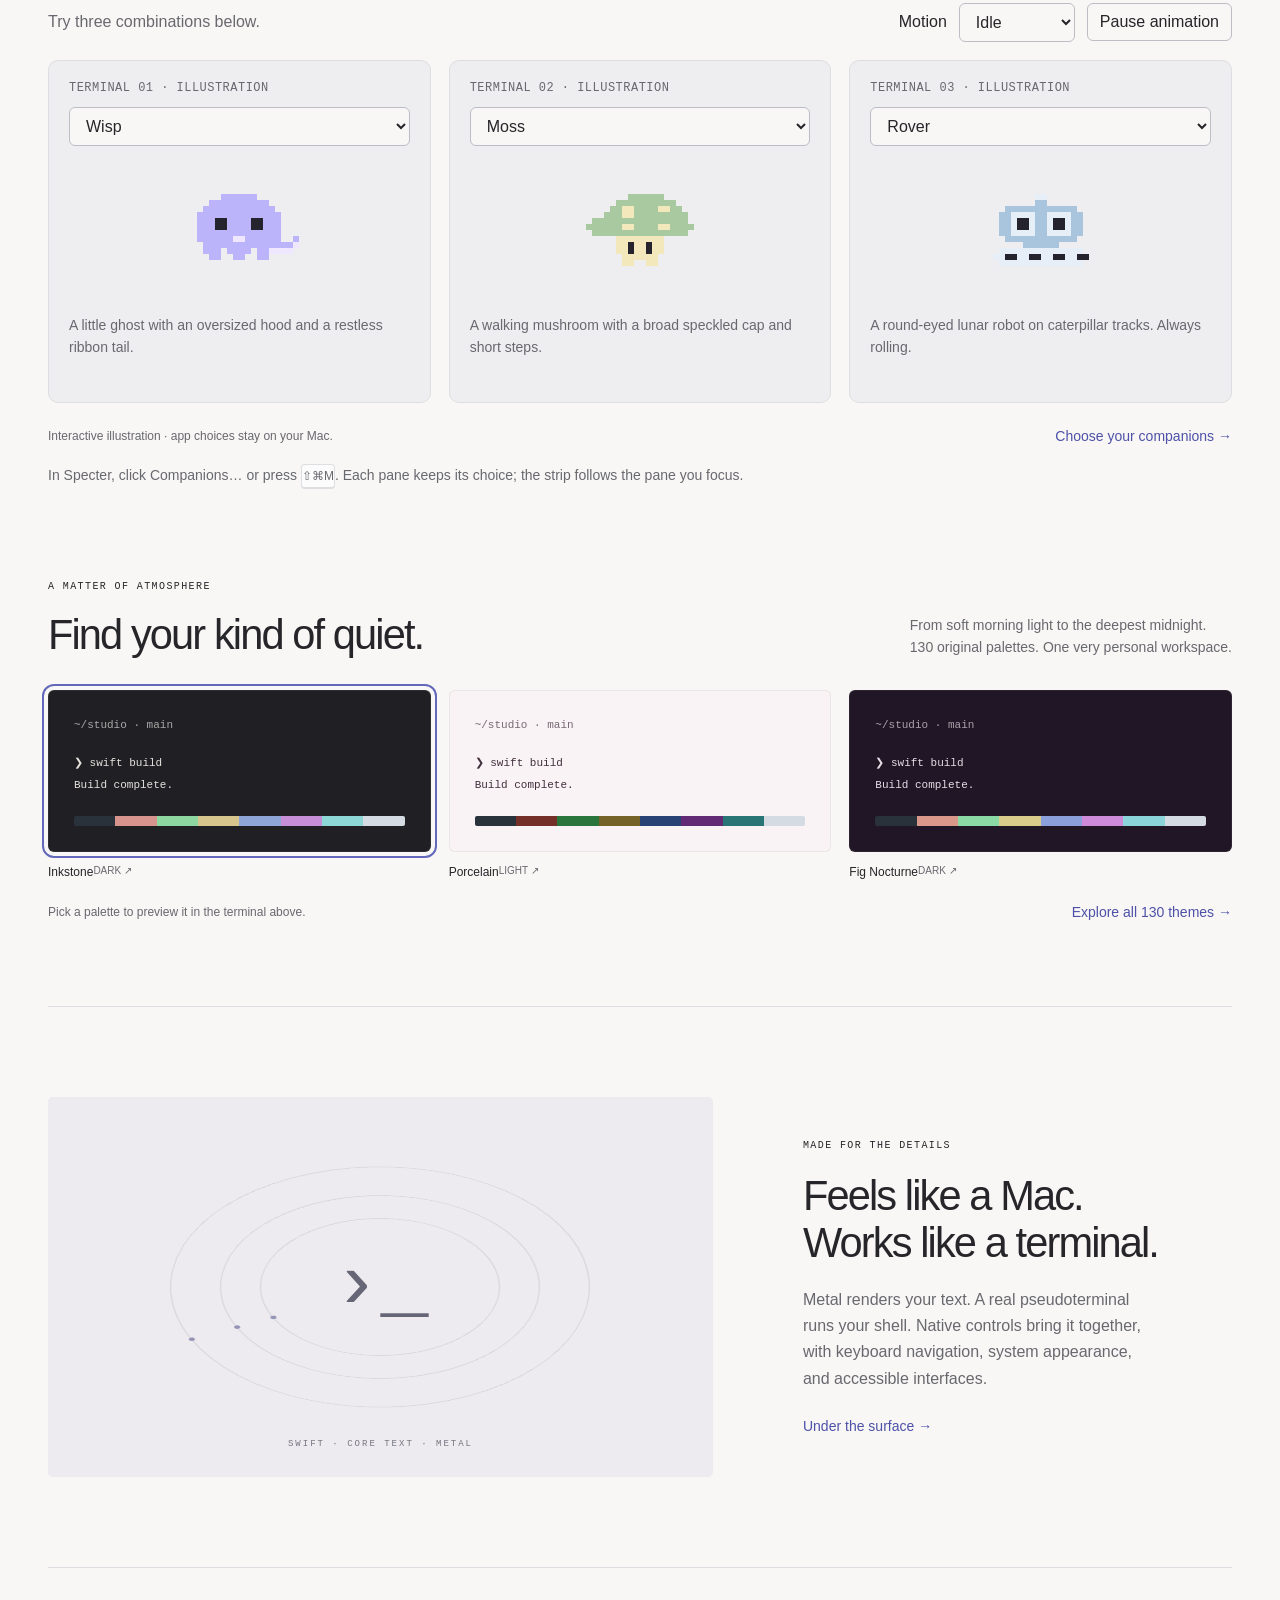
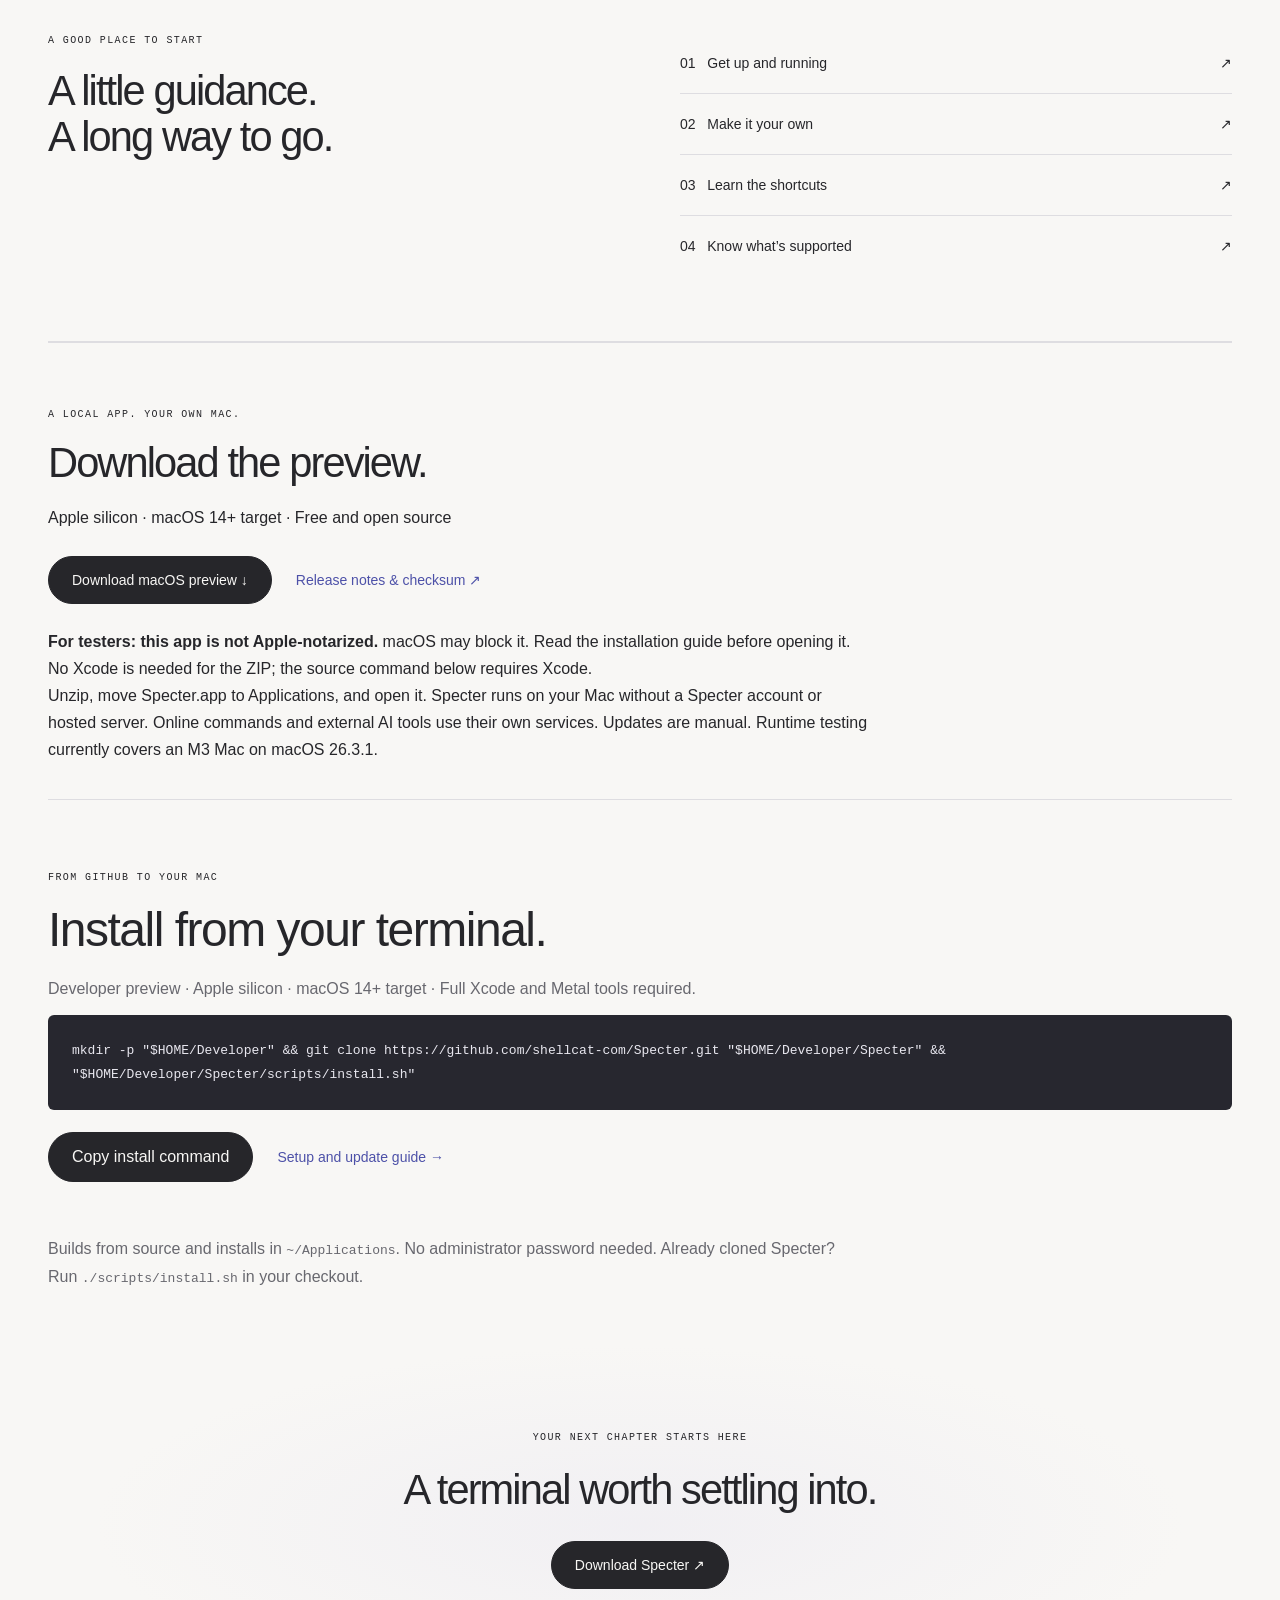
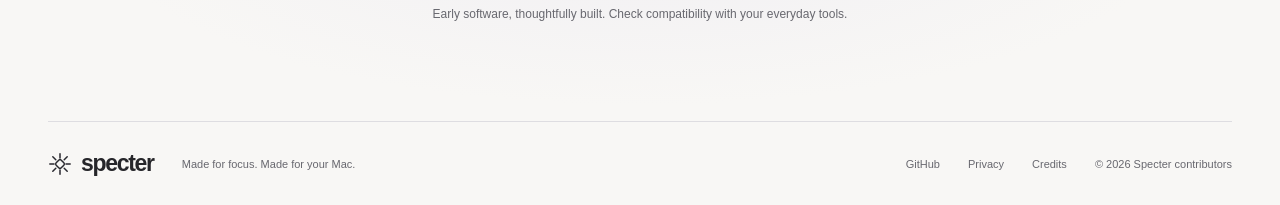
==== commit 8c980f64: "feat: publish download preview and video website" ====
--- a/website/index.html
+++ b/website/index.html
@@ -1,19 +1,21 @@
 <!doctype html>
-<html lang="en"><head><meta charset="utf-8"><meta name="viewport" content="width=device-width, initial-scale=1"><meta name="description" content="Specter is a native macOS terminal with Metal rendering, real shells, and 130 original themes. Explore the local preview and build guide."><meta name="theme-color" content="#f8f7f5"><title>Specter — Make room for your best work.</title><link rel="icon" href="assets/mark.svg" type="image/svg+xml"><link rel="stylesheet" href="styles.css"><script type="module" src="site.js"></script><script type="module" src="companions.js"></script></head>
+<html lang="en"><head><meta charset="utf-8"><meta name="viewport" content="width=device-width, initial-scale=1"><meta name="description" content="Specter is a native macOS terminal with Metal rendering, real shells, and 130 original themes. Watch the demo, download the developer preview, or build from source."><meta name="theme-color" content="#f8f7f5"><title>Specter — Make room for your best work.</title><link rel="icon" href="assets/mark.svg" type="image/svg+xml"><link rel="stylesheet" href="styles.css"><script type="module" src="site.js"></script><script type="module" src="companions.js"></script></head>
 <body><a class="skip" href="#main">Skip to content</a>
-<header class="nav wrap"><a class="brand" href="index.html"><img src="assets/mark.svg" alt="" width="26" height="26">specter</a><nav aria-label="Main"><a href="#features">Features</a><a href="themes.html">Themes</a><a href="docs.html">Documentation</a></nav><div class="nav-actions"><a class="repo-link" href="https://github.com/shellcat-com/Specter" aria-label="Specter on GitHub">GitHub <span aria-hidden="true">↗</span></a><a class="button small" href="https://github.com/shellcat-com/Specter/blob/main/docs/install.md">Download <span aria-hidden="true">↗</span></a></div></header>
-<main id="main"><section class="hero wrap"><div class="eyebrow"><span class="status-dot"></span> A NATIVE TERMINAL FOR MACOS <span class="preview-label">Developer preview</span></div><div class="hero-heading"><h1>Make room for<br>your best work.</h1><div class="hero-aside"><p>Your shell. Your colors. Your flow.<br> A thoughtfully crafted terminal that feels<br> right at home on your Mac.</p><div class="actions"><a class="button" href="#install">Install from terminal <span aria-hidden="true">↓</span></a><a class="text-link" href="themes.html">Find your theme ↗</a></div><small>macOS 14+ · Apple silicon · Source installation · Xcode required</small></div></div>
+<header class="nav wrap"><a class="brand" href="index.html"><img src="assets/mark.svg" alt="" width="26" height="26">specter</a><nav aria-label="Main"><a href="#features">Features</a><a href="#demo">Demo</a><a href="themes.html">Themes</a><a href="docs.html">Documentation</a></nav><div class="nav-actions"><a class="repo-link" href="https://github.com/shellcat-com/Specter" aria-label="Specter on GitHub">GitHub <span aria-hidden="true">↗</span></a><a class="button small" href="#download">Download <span aria-hidden="true">↗</span></a></div></header>
+<main id="main"><section class="hero wrap"><div class="eyebrow"><span class="status-dot"></span> A NATIVE TERMINAL FOR MACOS <span class="preview-label">Developer preview</span></div><div class="hero-heading"><h1>Make room for<br>your best work.</h1><div class="hero-aside"><p>Your shell. Your colors. Your flow.<br> A thoughtfully crafted terminal that feels<br> right at home on your Mac.</p><div class="actions"><a class="button" href="#download">Download for macOS <span aria-hidden="true">↓</span></a><a class="text-link" href="#install">Install from terminal →</a></div><small>macOS 14+ · Apple silicon · Developer preview · Not notarized</small></div></div>
 <div class="landscape"><div class="studio-halo" aria-hidden="true"></div><div class="terminal-window" id="hero-terminal"><div class="window-bar"><div class="traffic" aria-hidden="true"><i></i><i></i><i></i></div><span>Specter</span><span class="window-label">~/studio</span></div><div class="terminal-tabs"><span class="active">01 &nbsp; studio</span><span>02 &nbsp; server</span><span>03 &nbsp; notes</span><span class="tab-plus" aria-hidden="true">+</span></div><div class="terminal-body"><div class="terminal-art" aria-hidden="true">    ·  ✦  ·
   ┌─────────┐
   │  ›  _   │
   └─────────┘
     ·  ✦  ·</div><div class="terminal-welcome"><strong>A little space. A lot of possibility.</strong><span>Welcome to Specter.</span></div><div class="command"><b>❯</b> printf 'hello, world\n'</div><div class="output">hello, world</div><div class="command"><b>❯</b> <span class="cursor" aria-hidden="true"></span></div></div><div class="terminal-status"><span>zsh &nbsp; · &nbsp; UTF-8</span><span id="hero-theme-name">Inkstone</span></div></div><div class="art-caption">SPECTER / A LITTLE SPACE TO FOCUS</div></div><div class="hero-foot"><span>Built for the command line. Designed for the person using it.</span><span>Illustrative preview · <a href="docs.html?guide=compatibility">See current capabilities ↗</a></span></div></section>
+<section class="demo-section wrap" id="demo" aria-labelledby="demo-title"><div class="section-heading"><div><span class="eyebrow">SEE IT IN MOTION</span><h2 id="demo-title">Your next 75 seconds.</h2></div><p>Companions, themes, and six sessions. Then a real command-line workflow, from prompt to a food delivery website.</p></div><video controls playsinline preload="none" poster="assets/specter-demo-poster.jpg" width="1600" height="900" aria-label="Specter terminal walkthrough" aria-describedby="demo-description"><source src="assets/specter-demo.mp4" type="video/mp4"><track kind="captions" src="assets/specter-demo.vtt" srclang="en" label="English descriptions"><p><a href="assets/specter-demo.mp4">Download the Specter walkthrough</a></p></video><p class="demo-note" id="demo-description">Actual app recording · 1:15 · Edited with accelerated typing and build progress, quiet music, and added keyboard sounds. Claude Code and DeepSeek run as external tools; Specter has no built-in AI service.</p><details><summary>Read the walkthrough</summary><p>The recording opens in Specter, explores twelve companions and theme choices, and moves between six shell sessions using tabs and splits. White shortcut labels accompany the actions. A prompt in Claude Code, configured with DeepSeek, builds an HTML, CSS, and JavaScript food delivery prototype and publishes its source to GitHub. The browser shows the completed prototype before the video returns to the terminal. Generation is accelerated; the food app uses simulated orders.</p></details></section>
 <section class="facts wrap" aria-label="At a glance"><div><span>01</span><strong>Native to your Mac</strong><p>AppKit, SwiftUI, and familiar shortcuts.</p></div><div><span>02</span><strong>130 ways to feel at home</strong><p>Original light and dark color themes.</p></div><div><span>03</span><strong>Space for every session</strong><p>Real PTYs across tabs, splits, and windows.</p></div><div><span>04</span><strong>Entirely on your machine</strong><p>No account. No terminal telemetry.</p></div></section>
 <section class="feature wrap reveal" id="features"><div class="feature-copy"><span class="eyebrow">A CLEARER WORKSPACE</span><h2>One project.<br>Many moving parts.</h2><p>Your server, your tests, your scratchpad. Keep them in separate shells and move between them with native tabs, splits, and a searchable session overview.</p><a class="text-link" href="docs.html?guide=sessions">Make yourself at home →</a><div class="shortcut"><kbd>⇧</kbd><kbd>⌘</kbd><kbd>P</kbd><span>Find an open session</span></div></div><div class="workspace-illustration"><div class="mini-toolbar"><span>⊞ &nbsp; A dozen places to begin</span><span>12 sessions</span></div><div class="session-grid" id="session-grid" aria-label="Illustration of twelve terminal sessions"></div><p class="illustration-caption">Workspace illustration. Each session in the app runs a real PTY.</p></div></section>
 <section class="companion-section wrap reveal" id="companions"><div class="section-heading"><div><span class="eyebrow">A LITTLE COMPANY</span><h2>Different shells.<br>Different personalities.</h2></div><p>Twelve original pixel companions. Pick one for each window, tab, or split pane—even when they share a profile.</p></div><div class="companion-controls"><p>Try three combinations below.</p><div><label for="companion-motion">Motion</label> <select id="companion-motion"><option value="idle">Idle</option><option value="working">Busy</option><option value="celebrate">Celebrate</option></select> <button type="button" id="companion-pause" aria-pressed="false">Pause animation</button></div></div><div class="companion-previews" id="companion-previews"><p>The native app includes Wisp, Moth, Kettle, Mimic, Orbit, Moss, Bytebat, Cinder, Jelly, Origami, Imp, and Rover. Enable JavaScript to try the animated preview.</p></div><div class="section-bottom"><span>Interactive illustration · app choices stay on your Mac.</span><a class="text-link" href="docs.html?guide=themes">Choose your companions →</a></div><p class="companion-tip">In Specter, click Companions… or press <kbd>⇧⌘M</kbd>. Each pane keeps its choice; the strip follows the pane you focus.</p></section>
 <section class="theme-section wrap reveal"><div class="section-heading"><div><span class="eyebrow">A MATTER OF ATMOSPHERE</span><h2>Find your kind of quiet.</h2></div><p>From soft morning light to the deepest midnight.<br>130 original palettes. One very personal workspace.</p></div><div class="featured-themes" id="featured-themes"></div><div class="section-bottom"><span>Pick a palette to preview it in the terminal above.</span><a class="text-link" href="themes.html">Explore all 130 themes →</a></div></section>
 <section class="craft wrap reveal"><div class="craft-art" aria-hidden="true"><div class="orbit orbit-one"></div><div class="orbit orbit-two"></div><div class="orbit orbit-three"></div><div class="craft-symbol">›_</div><span>SWIFT · CORE TEXT · METAL</span></div><div class="feature-copy"><span class="eyebrow">MADE FOR THE DETAILS</span><h2>Feels like a Mac.<br>Works like a terminal.</h2><p>Metal renders your text. A real pseudoterminal runs your shell. Native controls bring it together, with keyboard navigation, system appearance, and accessible interfaces.</p><a class="text-link" href="docs.html?guide=architecture">Under the surface →</a></div></section>
 <section class="docs-callout wrap reveal"><div><span class="eyebrow">A GOOD PLACE TO START</span><h2>A little guidance.<br>A long way to go.</h2></div><div class="doc-links"><a href="https://github.com/shellcat-com/Specter/blob/main/docs/install.md"><span>01 &nbsp; Get up and running</span><span>↗</span></a><a href="docs.html?guide=themes"><span>02 &nbsp; Make it your own</span><span>↗</span></a><a href="docs.html?guide=shortcuts"><span>03 &nbsp; Learn the shortcuts</span><span>↗</span></a><a href="docs.html?guide=compatibility"><span>04 &nbsp; Know what’s supported</span><span>↗</span></a></div></section>
+<section class="download-section wrap" id="download" aria-labelledby="download-title"><span class="eyebrow">A LOCAL APP. YOUR OWN MAC.</span><h2 id="download-title">Download the preview.</h2><p>Apple silicon · macOS 14+ target · Free and open source</p><div class="actions"><a class="button" href="https://github.com/shellcat-com/Specter/releases/download/v0.1.0-preview.1/Specter-0.1.0-preview.1-arm64.zip">Download macOS preview ↓</a><a class="text-link" href="https://github.com/shellcat-com/Specter/releases/tag/v0.1.0-preview.1">Release notes &amp; checksum ↗</a></div><p><strong>For testers: this app is not Apple-notarized.</strong> macOS may block it. Read the <a href="docs.html?guide=install">installation guide</a> before opening it. No Xcode is needed for the ZIP; the source command below requires Xcode.</p><p>Unzip, move Specter.app to Applications, and open it. Specter runs on your Mac without a Specter account or hosted server. Online commands and external AI tools use their own services. Updates are manual. Runtime testing currently covers an M3 Mac on macOS 26.3.1.</p></section>
 <section class="install-section wrap" id="install" aria-labelledby="install-title"><span class="eyebrow">FROM GITHUB TO YOUR MAC</span><h2 id="install-title">Install from your terminal.</h2><p>Developer preview · Apple silicon · macOS 14+ target · Full Xcode and Metal tools required.</p><pre><code id="install-command">mkdir -p "$HOME/Developer" &amp;&amp; git clone https://github.com/shellcat-com/Specter.git "$HOME/Developer/Specter" &amp;&amp; "$HOME/Developer/Specter/scripts/install.sh"</code></pre><div class="actions"><button class="button" type="button" id="copy-install">Copy install command</button><a class="text-link" href="docs.html?guide=install">Setup and update guide →</a></div><p id="install-copy-status" role="status" aria-live="polite"></p><p>Builds from source and installs in <code>~/Applications</code>. No administrator password needed. Already cloned Specter? Run <code>./scripts/install.sh</code> in your checkout.</p></section>
-<section class="closing wrap"><span class="eyebrow">YOUR NEXT CHAPTER STARTS HERE</span><h2>A terminal worth settling into.</h2><a class="button" href="https://github.com/shellcat-com/Specter/blob/main/docs/install.md">Download Specter ↗</a><p>Early software, thoughtfully built. Check compatibility with your everyday tools.</p></section></main>
+<section class="closing wrap"><span class="eyebrow">YOUR NEXT CHAPTER STARTS HERE</span><h2>A terminal worth settling into.</h2><a class="button" href="#download">Download Specter ↗</a><p>Early software, thoughtfully built. Check compatibility with your everyday tools.</p></section></main>
 <footer class="wrap footer"><a class="brand" href="index.html"><img src="assets/mark.svg" alt="" width="24" height="24">specter</a><span>Made for focus. Made for your Mac.</span><a href="https://github.com/shellcat-com/Specter">GitHub</a><a href="docs.html?guide=privacy">Privacy</a><a href="docs.html?guide=credits">Credits</a><span>© 2026 Specter contributors</span></footer></body></html>
--- a/website/styles.css
+++ b/website/styles.css
@@ -23,3 +23,6 @@
 .install-section code{font-family:ui-monospace,Menlo,monospace;font-size:13px}
 .install-section button{font:inherit;cursor:pointer}
 #install-copy-status{min-height:1.7em;margin:12px 0}
+
+/* Public preview: a deliberate playback control and two installation routes. */
+.demo-section{padding-top:64px;padding-bottom:72px}.demo-section video{display:block;width:100%;height:auto;aspect-ratio:16/9;background:#24242a;border:1px solid var(--line,#dedde1);border-radius:12px}.demo-note,.demo-section details{font-size:14px;line-height:1.7;color:#68686f}.demo-section summary{cursor:pointer;color:#26262a}.demo-section details p{max-width:850px}.download-section{padding-top:64px;padding-bottom:36px;border-top:1px solid #dedde1}.download-section h2{margin:18px 0}.download-section p{max-width:820px;line-height:1.7}.download-section .actions{flex-wrap:wrap;margin:24px 0}@media(max-width:700px){.demo-section{padding-top:36px;padding-bottom:40px}.download-section{padding-top:40px}.demo-section video{border-radius:6px}}
